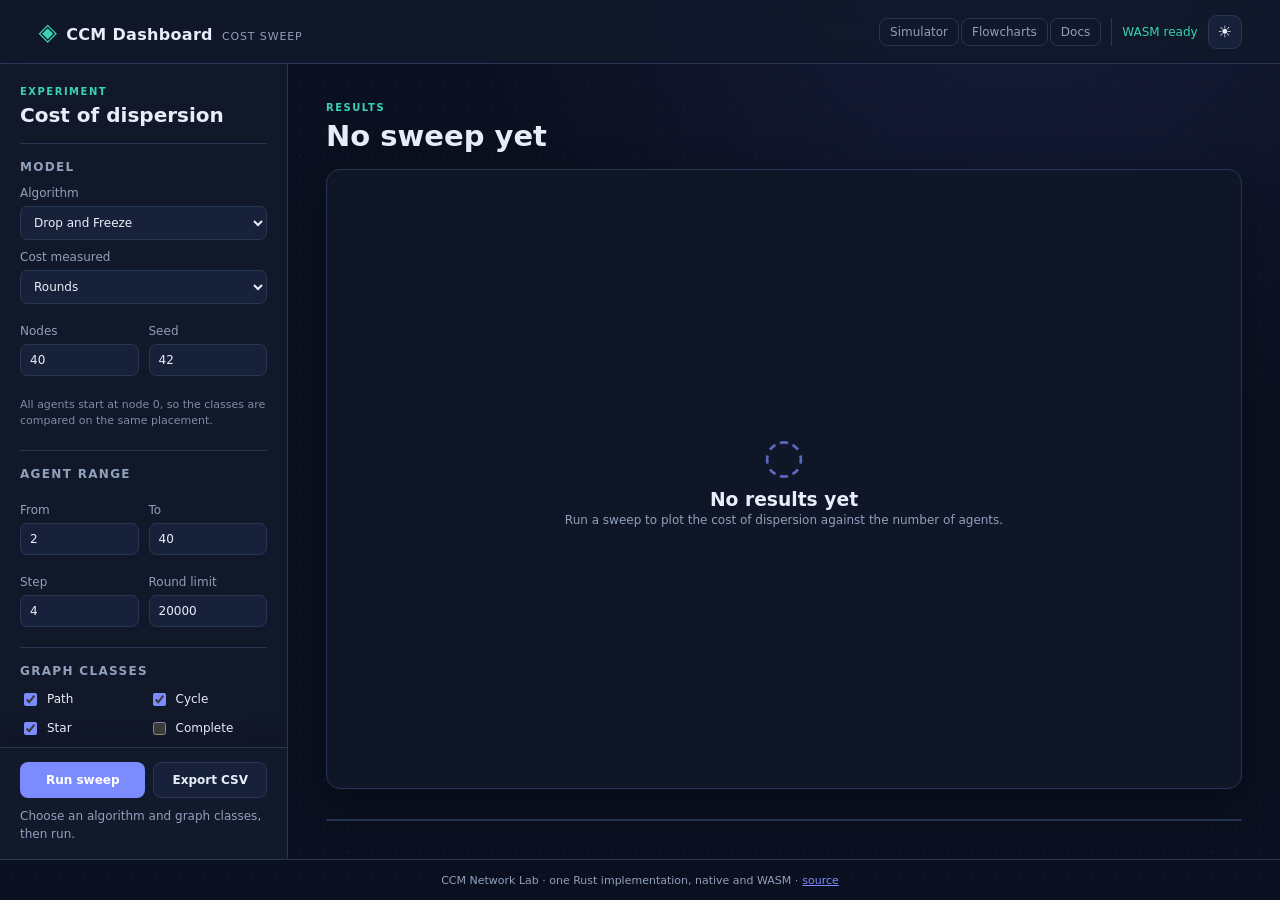
==== dashboard.html @ b6f5134d "Merge feature/rooted-heo-dfs: RootedDisp, CLI, browser support and docs Adds RootedDisp, the rooted " ====
<!doctype html>
<html lang="en" data-theme="dark">
<head>
  <meta charset="utf-8">
  <meta name="viewport" content="width=device-width, initial-scale=1">
  <meta name="description" content="Dispersion cost across agent counts and graph classes, computed client-side in Rust/WASM">
  <title>CCM Dispersion Dashboard</title>
  <link rel="stylesheet" href="./app.css">
</head>
<body>
  <header class="topbar">
    <div class="brand"><span class="brand-mark" aria-hidden="true">◈</span><span>CCM Dashboard</span><small>Cost sweep</small></div>
    <div class="top-actions"><nav class="top-nav" aria-label="Pages"><a class="text-link" href="./index.html">Simulator</a><a class="text-link" href="./docs.html">Flowcharts</a><a class="text-link" href="https://github.com/drdebmath/CCMModel/tree/main/docs" target="_blank" rel="noopener noreferrer">Docs</a></nav><span id="engineState" class="engine-state" role="status">Checking WASM…</span><button id="themeToggle" class="icon-button" type="button" aria-label="Switch theme">☀</button><button id="panelToggle" class="icon-button mobile-only" type="button" aria-label="Open controls">☰</button></div>
  </header>

  <div class="app-shell">
    <aside id="controlPanel" class="controls" aria-label="Sweep controls">
      <div class="panel-heading"><div><p class="eyebrow">EXPERIMENT</p><h1>Cost of dispersion</h1></div><button id="closePanel" class="icon-button mobile-only" type="button" aria-label="Close controls">×</button></div>

      <div class="controls-body">
      <section class="control-section"><h2>Model</h2>
        <label>Algorithm<select id="algorithm"><option value="drop">Drop and Freeze</option><option value="help">Help by Scouts</option><option value="p1tree">P1Tree</option><option value="rooted">RootedDisp</option></select></label>
        <label>Cost measured<select id="metric"><option value="rounds">Rounds</option><option value="moves">Agent moves</option><option value="probes">Port probes</option></select></label>
        <div class="two-col"><label>Nodes<input id="nodes" type="number" min="2" max="2000" value="40" inputmode="numeric"></label><label>Seed<input id="seed" type="number" min="0" max="4294967295" value="42" inputmode="numeric"></label></div>
        <p id="algorithmNote" class="help-note">All agents start at node 0, so the classes are compared on the same placement.</p>
      </section>

      <section class="control-section"><h2>Agent range</h2>
        <div class="two-col"><label>From<input id="agentFrom" type="number" min="1" max="2000" value="2" inputmode="numeric"></label><label>To<input id="agentTo" type="number" min="1" max="2000" value="40" inputmode="numeric"></label></div>
        <div class="two-col"><label>Step<input id="agentStep" type="number" min="1" max="1000" value="4" inputmode="numeric"></label><label>Round limit<input id="roundLimit" type="number" min="1" max="5000000" value="20000" inputmode="numeric"></label></div>
      </section>

      <section class="control-section"><h2>Graph classes</h2>
        <div class="checks">
          <label><input id="famPath" type="checkbox" checked> Path</label>
          <label><input id="famCycle" type="checkbox" checked> Cycle</label>
          <label><input id="famStar" type="checkbox" checked> Star</label>
          <label><input id="famComplete" type="checkbox"> Complete</label>
          <label><input id="famTree" type="checkbox" checked> Balanced tree</label>
          <label><input id="famGrid" type="checkbox"> Grid</label>
          <label><input id="famRandom" type="checkbox"> Random connected</label>
        </div>
        <div class="two-col"><label>Grid columns<input id="gridColumns" type="number" min="1" max="1000" value="6"></label><label>Tree branching<input id="treeBranching" type="number" min="2" max="16" value="2"></label></div>
      </section>

      <p class="help-note">Every point is one simulation with tracing off, run locally in a Web Worker. A wide range over many classes is a lot of simulations. <a href="https://github.com/drdebmath/CCMModel/blob/main/docs/complexity-metrics.md" target="_blank" rel="noopener noreferrer">What these counters mean</a>.</p>
      </div>

      <div class="run-bar">
        <div class="run-actions"><button id="run" class="primary" type="button">Run sweep</button><button id="exportCsv" class="secondary" type="button">Export CSV</button></div>
        <p id="message" class="message" role="status">Choose an algorithm and graph classes, then run.</p>
      </div>
    </aside>

    <main class="workspace">
      <div class="workspace-head">
        <div><p class="eyebrow">RESULTS</p><h2 id="runTitle">No sweep yet</h2></div>
      </div>

      <div id="chartWrap" class="canvas-wrap chart-wrap">
        <canvas id="chartCanvas" aria-label="Dispersion cost against number of agents, one line per graph class" tabindex="0"></canvas>
        <div id="emptyState" class="empty-state"><span class="empty-icon">◌</span><h3>No results yet</h3><p>Run a sweep to plot the cost of dispersion against the number of agents.</p></div>
      </div>

      <div id="chartLegend" class="chart-legend" aria-label="Graph classes"></div>

      <div class="results-scroll">
        <div id="resultsTable" class="results-table"></div>
      </div>
    </main>
  </div>
  <div id="panelScrim" class="panel-scrim" aria-hidden="true"></div>
  <footer>CCM Network Lab · one Rust implementation, native and WASM · <a href="https://github.com/drdebmath/CCMModel">source</a></footer>
  <script type="module">
    const engine = document.getElementById('engineState');
    const message = document.getElementById('message');
    try {
      const response = await fetch('./wasm/web/manifest.json', { cache: 'no-store' });
      if (!response.ok) throw new Error(`manifest returned ${response.status}`);
      const { buildId } = await response.json();
      if (!buildId) throw new Error('manifest has no build id');
      await import(`./dashboard.js?v=${encodeURIComponent(buildId)}`);
    } catch (error) {
      engine.textContent = 'WASM unavailable';
      engine.className = 'engine-state error';
      message.textContent =
        `Could not start the engine (${error.message}). Build the browser package with ` +
        `./scripts/build-wasm.sh, then serve over HTTP with: cargo run -p ccm-serve`;
      message.className = 'message error';
    }
  </script>
</body>
</html>
---- app.css ----
/* CCM Network Lab — application shell, controls, and canvas viewport.
 *
 * Layout contract: the page is a viewport-height flex column
 * (topbar / shell / footer).  The shell is a grid of controls + workspace, and
 * the workspace is a flex column whose canvas is the only element that
 * absorbs leftover space.  Every ancestor of the canvas therefore sets
 * `min-height:0` so the flex/grid automatic minimum size cannot push the
 * canvas past the fold.  The canvas is absolutely positioned inside its wrap
 * so its intrinsic size never feeds back into layout.
 */

/* ---------------------------------------------------------------- tokens - */

:root {
  font-family: Inter, ui-sans-serif, system-ui, -apple-system, BlinkMacSystemFont, "Segoe UI", sans-serif;
  color-scheme: dark;

  --bg: #0b1020;
  --panel: #11192b;
  --panel-2: #17223a;
  --border: #263653;
  --text: #e8eef9;
  --muted: #91a0bb;
  --accent: #7c8cff;
  --accent-2: #39d3b4;
  --warn: #f6b44f;
  --danger: #ff7183;
  --canvas: #0e1628;
  --shadow: 0 16px 45px #0005;

  /* Chrome heights are tokens so the drawer and any offset math stay in sync
   * with the real bars instead of repeating magic numbers. */
  --topbar-h: 64px;
  --footer-h: 41px;

  --sidebar-w: clamp(288px, 21vw, 352px);
  --workspace-pad: clamp(18px, 3vw, 38px);
  --workspace-gap: 15px;

  /* Floor for the canvas.  Capped against the viewport so a short window
   * shrinks the canvas instead of overflowing the page. */
  --canvas-min: min(440px, 46vh);
}

html[data-theme="light"] {
  color-scheme: light;
  --bg: #f4f7fb;
  --panel: #fff;
  --panel-2: #f0f4fa;
  --border: #d8e0ec;
  --text: #182237;
  --muted: #60708a;
  --canvas: #fbfcfe;
  --shadow: 0 16px 45px #31415b1c;
}

/* ------------------------------------------------------------------ base - */

* {
  box-sizing: border-box;
}

body {
  margin: 0;
  background: var(--bg);
  color: var(--text);
  background-image:
    radial-gradient(circle at 80% -10%, #586bda24, transparent 40%),
    radial-gradient(#ffffff08 1px, transparent 1px);
  background-size: auto, 24px 24px;

  /* A definite height, not min-height: the shell below resolves `flex:1`
   * against it, and without it the grid row sizes to the tall controls column
   * and pushes the canvas past the fold.  dvh keeps that height inside the
   * visible area when a mobile URL bar is showing; vh is the fallback.
   * Each column scrolls itself, so the page never does. */
  height: 100vh;
  height: 100dvh;
  overflow: hidden;
  display: flex;
  flex-direction: column;
}

button,
input,
select {
  font: inherit;
}

button {
  cursor: pointer;
}

button:disabled {
  cursor: not-allowed;
  opacity: .42;
}

/* ---------------------------------------------------------------- topbar - */

.topbar {
  flex: 0 0 auto;
  height: var(--topbar-h);
  padding: 0 clamp(16px, 3vw, 42px);
  border-bottom: 1px solid var(--border);
  display: flex;
  align-items: center;
  justify-content: space-between;
  gap: 12px;
  background: color-mix(in srgb, var(--panel) 88%, transparent);
  backdrop-filter: blur(12px);
  position: sticky;
  top: 0;
  z-index: 5;
}

.brand {
  display: flex;
  align-items: baseline;
  gap: 9px;
  font-weight: 700;
  letter-spacing: .02em;
  min-width: 0;
}

.brand > span {
  white-space: nowrap;
  overflow: hidden;
  text-overflow: ellipsis;
}

.brand small {
  color: var(--muted);
  font-size: 11px;
  font-weight: 500;
  letter-spacing: .08em;
  text-transform: uppercase;
  white-space: nowrap;
}

.brand-mark {
  color: var(--accent-2);
  font-size: 24px;
  flex: 0 0 auto;
}

.top-actions {
  display: flex;
  align-items: center;
  gap: 10px;
  flex: 0 0 auto;
}

.top-nav {
  display: flex;
  align-items: center;
  gap: 2px;
  padding-right: 10px;
  border-right: 1px solid var(--border);
}

.engine-state {
  font-size: 12px;
  color: var(--muted);
  white-space: nowrap;
}

.engine-state.ready {
  color: var(--accent-2);
}

.engine-state.error {
  color: var(--danger);
}

.icon-button {
  border: 1px solid var(--border);
  background: var(--panel-2);
  color: var(--text);
  border-radius: 9px;
  width: 34px;
  height: 34px;
  flex: 0 0 auto;
}

/* ----------------------------------------------------------------- shell - */

.app-shell {
  flex: 1 1 auto;
  min-height: 0;
  display: grid;
  grid-template-columns: minmax(0, var(--sidebar-w)) minmax(0, 1fr);
  grid-template-rows: minmax(0, 1fr);
  /* Neither column may push the pair wider than the shell. */
  max-width: 100%;
  overflow: hidden;
}

/* The panel is a column of three: heading, a scrolling body, and a run bar
 * pinned to the bottom so "Run simulation" never scrolls out of reach. */
.controls {
  min-height: 0;
  min-width: 0;
  background: color-mix(in srgb, var(--panel) 95%, transparent);
  border-right: 1px solid var(--border);
  display: flex;
  flex-direction: column;
  overflow: hidden;
}

.controls-body {
  flex: 1 1 auto;
  min-height: 0;
  overflow: auto;
  overscroll-behavior: contain;
  padding: 0 20px 12px;
}

.run-bar {
  flex: 0 0 auto;
  padding: 14px 20px 16px;
  border-top: 1px solid var(--border);
  background: var(--panel);
  box-shadow: 0 -10px 24px #0002;
}

.panel-scrim {
  display: none;
}

.panel-heading {
  flex: 0 0 auto;
  display: flex;
  justify-content: space-between;
  align-items: flex-start;
  gap: 12px;
  padding: 22px 20px 16px;
}

.eyebrow {
  color: var(--accent-2);
  font-size: 10px;
  font-weight: 750;
  letter-spacing: .15em;
  margin: 0 0 6px;
}

.panel-heading h1,
.workspace-head h2 {
  font-size: 20px;
  line-height: 1.2;
  margin: 0;
}

/* --------------------------------------------------------------- controls - */

/* Sidebar tabs: run parameters and the algorithm notes share the panel. */
.panel-tabs {
  flex: 0 0 auto;
  display: grid;
  grid-template-columns: 1fr 1fr;
  gap: 4px;
  margin: 0 20px 12px;
  padding: 3px;
  border: 1px solid var(--border);
  border-radius: 9px;
  background: var(--panel-2);
}

.panel-tab {
  border: 0;
  border-radius: 6px;
  background: transparent;
  color: var(--muted);
  font-size: 12px;
  font-weight: 650;
  padding: 7px 8px;
  cursor: pointer;
}

.panel-tab:hover {
  color: var(--text);
}

.panel-tab[aria-selected="true"] {
  background: var(--accent);
  color: #fff;
}

.tab-pane[hidden] {
  display: none;
}

/* Each pane opens directly under the tabs, so its first rule is redundant. */
.tab-pane > .control-section:first-child {
  border-top: 0;
  padding-top: 4px;
}

/* The setup pane runs slightly smaller than the rest of the page so every
 * section, through saved executions, fits a laptop-height panel. */
#paramsPane .control-section {
  padding: 12px 0 6px;
}

#paramsPane .control-section h2 {
  font-size: 11px;
  margin-bottom: 6px;
}

#paramsPane .control-section label {
  font-size: 11px;
  gap: 4px;
  margin: 7px 0;
}

#paramsPane input[type=number],
#paramsPane select {
  font-size: 12.5px;
  padding: 6px 8px;
}

#paramsPane .two-col {
  row-gap: 0;
}

#paramsPane .secondary {
  padding: 8px 10px;
  font-size: 11.5px;
}

#paramsPane .help-note {
  font-size: 11px;
}

.control-section {
  border-top: 1px solid var(--border);
  padding: 16px 0 10px;
  min-width: 0;
}

.control-section h2 {
  display: flex;
  align-items: center;
  font-size: 12px;
  text-transform: uppercase;
  letter-spacing: .11em;
  color: var(--muted);
  margin: 0 0 12px;
}

/* Numbered steps: the sections read top to bottom in the order a run is set up. */
.step {
  display: inline-grid;
  place-items: center;
  width: 18px;
  height: 18px;
  margin-right: 8px;
  border-radius: 50%;
  border: 1px solid var(--accent);
  color: var(--accent);
  font-size: 10px;
  letter-spacing: 0;
}

.control-section label {
  position: relative;
  display: flex;
  flex-direction: column;
  min-width: 0;
  gap: 6px;
  font-size: 12px;
  color: var(--muted);
  margin: 10px 0;
}

/* The live slider value sits on the label's own line.  Taking it out of flow
 * beats the negative-margin pull it replaces: the range input below keeps its
 * natural position at every width. */
.control-section label > output {
  position: absolute;
  top: 0;
  right: 0;
  color: var(--text);
  font-size: 11px;
}

/* auto-fit collapses these to one column when the panel is narrow, so no
 * breakpoint has to know how many fields a row holds. */
.two-col {
  display: grid;
  grid-template-columns: repeat(auto-fit, minmax(118px, 1fr));
  gap: 10px;
}

.two-col label {
  min-width: 0;
}

input[type=number],
select {
  width: 100%;
  border: 1px solid var(--border);
  border-radius: 7px;
  background: var(--panel-2);
  color: var(--text);
  padding: 8px 9px;
  outline: none;
}

input:focus,
select:focus,
button:focus-visible {
  border-color: var(--accent);
  box-shadow: 0 0 0 3px #7c8cff30;
  outline: none;
}

input[type=range] {
  accent-color: var(--accent);
  width: 100%;
  /* The UA stylesheet puts a 2px margin on inputs. Combined with width:100%
     that is wider than the container, which gave the control panel a permanent
     horizontal scrollbar. */
  margin: 0;
  min-width: 0;
}

.checks {
  display: grid;
  grid-template-columns: repeat(auto-fit, minmax(112px, 1fr));
  gap: 10px;
}

.checks label {
  display: flex;
  flex-direction: row;
  align-items: center;
  gap: 7px;
  margin: 0;
  color: var(--text);
  font-size: 12px;
}

.checks input {
  accent-color: var(--accent);
  flex: 0 0 auto;
}

.file-actions {
  display: grid;
  grid-template-columns: repeat(auto-fit, minmax(120px, 1fr));
  gap: 8px;
  margin-bottom: 12px;
}

/* Run takes the width; the second button only needs to be findable. */
.run-actions {
  display: grid;
  grid-template-columns: minmax(0, 1fr) auto;
  gap: 8px;
}

.run-actions .secondary {
  padding-inline: 18px;
}

.primary,
.secondary {
  border: 1px solid transparent;
  border-radius: 8px;
  padding: 10px 12px;
  font-size: 12px;
  font-weight: 700;
}

.primary {
  background: var(--accent);
  color: #fff;
}

.primary:hover {
  filter: brightness(1.1);
}

.secondary {
  background: var(--panel-2);
  color: var(--text);
  border-color: var(--border);
}

.secondary:hover {
  border-color: var(--accent);
}

.file-button {
  text-align: center;
  cursor: pointer;
}

.file-button input {
  display: none;
}

.message {
  min-height: 2.9em;
  margin: 10px 0 0;
  color: var(--muted);
  font-size: 12px;
  line-height: 1.45;
}

.message.error {
  color: var(--danger);
}

.message.busy {
  color: var(--warn);
}
/* ------------------------------------------------------------ dashboard --- */

.text-link {
  color: var(--muted);
  text-decoration: none;
  font-size: 12px;
  padding: 6px 10px;
  border-radius: 8px;
  border: 1px solid var(--border);
  white-space: nowrap;
}

.text-link:hover {
  color: var(--text);
  border-color: var(--accent);
}

/* The chart needs less height than the network view; the table below it gets
   the remainder. */
.chart-wrap {
  flex: 1 1 auto;
  min-height: min(340px, 42vh);
}

.chart-legend {
  flex: 0 0 auto;
  display: flex;
  flex-wrap: wrap;
  gap: 8px 18px;
  font-size: 11px;
  color: var(--muted);
}

.chart-legend span {
  display: inline-flex;
  align-items: center;
  gap: 7px;
}

.swatch {
  display: inline-block;
  width: 10px;
  height: 10px;
  border-radius: 3px;
  flex: 0 0 auto;
}

/* The table is the relief for the light-mode contrast warning on three series
   slots, and the form numbers are actually read from. It scrolls in its own
   box so a wide sweep never widens the page. */
.results-scroll {
  flex: 0 1 auto;
  min-height: 0;
  overflow: auto;
  border: 1px solid var(--border);
  border-radius: 12px;
  background: var(--panel);
}

.results-table table {
  border-collapse: collapse;
  width: 100%;
  font-size: 11.5px;
}

.results-table th,
.results-table td {
  padding: 7px 12px;
  text-align: right;
  white-space: nowrap;
  border-bottom: 1px solid var(--border);
}

.results-table thead th {
  position: sticky;
  top: 0;
  background: var(--panel-2);
  color: var(--muted);
  font-weight: 600;
  text-align: right;
}

/* The first column holds names, not numbers, in both the head and the body. */
.results-table thead th:first-child {
  text-align: left;
}

.results-table tbody th {
  text-align: left;
  font-weight: 600;
  color: var(--text);
  display: flex;
  align-items: center;
  gap: 8px;
}

.results-table td {
  color: var(--text);
  font-variant-numeric: tabular-nums;
}

/* A run that hit its round limit did not disperse; its number is a floor, not
   a cost, and the chart draws the same point hollow. */
.results-table td.capped {
  color: var(--warn);
}

.results-table td.capped::after {
  content: "*";
}

.results-table tbody tr:last-child th,
.results-table tbody tr:last-child td {
  border-bottom: 0;
}

/* The simulator's comparison table: short, under the legend, so the canvas
   keeps most of the height. The loaded row is marked. */
.compare-panel {
  max-height: 28vh;
}

.results-table tr.selected th,
.results-table tr.selected td {
  background: var(--panel-2);
}

.results-table .row-play {
  border: 1px solid var(--border);
  background: var(--panel-2);
  color: var(--text);
  border-radius: 6px;
  padding: 3px 10px;
  font-size: 11px;
  cursor: pointer;
}

@media (max-width: 900px) {
  .chart-wrap {
    min-height: min(300px, 46vh);
  }
}
/* ---------------------------------------------------------- docs page --- */

.docs-shell {
  flex: 1 1 auto;
  min-height: 0;
  display: flex;
  flex-direction: column;
  gap: 12px;
  padding: clamp(14px, 2.2vw, 26px);
}

.docs-bar {
  display: flex;
  flex-wrap: wrap;
  align-items: center;
  justify-content: space-between;
  gap: 12px;
}

.chart-tabs {
  display: flex;
  flex-wrap: wrap;
  gap: 8px;
}

.chart-tab {
  border: 1px solid var(--border);
  background: var(--panel-2);
  color: var(--muted);
  border-radius: 999px;
  padding: 8px 16px;
  font-size: 12px;
  font-weight: 650;
}

.chart-tab:hover {
  color: var(--text);
  border-color: var(--accent);
}

.chart-tab.active {
  background: var(--accent);
  border-color: var(--accent);
  color: #fff;
}

.zoom-controls {
  display: flex;
  align-items: center;
  gap: 8px;
}

.zoom-level {
  font-size: 11px;
  color: var(--muted);
  min-width: 44px;
  text-align: center;
  font-variant-numeric: tabular-nums;
}

.docs-hint {
  margin: 0;
  font-size: 11.5px;
  color: var(--muted);
}

.docs-main {
  flex: 1 1 auto;
  min-height: 0;
  display: grid;
  grid-template-columns: minmax(0, 1fr) minmax(0, 0fr);
  /* Bounds the row: without it the code pane's content sets the row height and
     the chart, which is sized to the row, grows with it. */
  grid-template-rows: minmax(0, 1fr);
  gap: 0;
  transition: grid-template-columns .18s ease;
}

/* The code pane takes its share only once something is being read. */
.docs-main:has(.code-pane.open) {
  grid-template-columns: minmax(0, 1fr) minmax(0, 460px);
  gap: 14px;
}

.charts {
  position: relative;
  min-width: 0;
  min-height: min(620px, 68vh);
  border: 1px solid var(--border);
  border-radius: 14px;
  background: var(--canvas);
  box-shadow: var(--shadow);
  overflow: hidden;
  cursor: grab;
}

.charts:active {
  cursor: grabbing;
}

.chart-panel {
  position: absolute;
  inset: 0;
  display: flex;
  flex-direction: column;
}

.chart-blurb {
  margin: 0;
  padding: 14px 18px;
  font-size: 11.5px;
  line-height: 1.55;
  color: var(--muted);
  border-bottom: 1px solid var(--border);
  background: color-mix(in srgb, var(--panel) 70%, transparent);
  position: relative;
  z-index: 1;
}

.chart-frame {
  flex: 1 1 auto;
  min-height: 0;
  overflow: hidden;
}

/* The stage fills the frame and the SVG's viewBox does the fitting, so a scale
   of 1 already shows the whole chart as large as it will go. Zoom is then
   purely the reader's, not a correction for a badly sized diagram. */
.chart-stage {
  width: 100%;
  height: 100%;
  transform-origin: center center;
  will-change: transform;
}

.chart {
  width: 100%;
  height: 100%;
  display: block;
}

/* --- diagram marks. Written against the theme tokens so the charts follow
   the light/dark toggle instead of baking one theme in. --- */

.chart .edge {
  fill: none;
  stroke: var(--border);
  stroke-width: 1.6;
}

.chart .edge.aside {
  stroke-dasharray: 4 4;
  opacity: .75;
}

.chart marker path {
  fill: var(--border);
}

.chart .edge-label {
  fill: var(--muted);
  font-size: 11px;
  font-family: Inter, ui-sans-serif, system-ui, sans-serif;
  text-anchor: middle;
  dominant-baseline: middle;
  paint-order: stroke;
  stroke: var(--canvas);
  stroke-width: 4px;
  stroke-linejoin: round;
}

.chart .node text {
  fill: var(--text);
  font-size: 12.5px;
  font-family: ui-monospace, SFMono-Regular, Menlo, monospace;
  text-anchor: middle;
  dominant-baseline: middle;
  pointer-events: none;
}

.chart .node rect,
.chart .node polygon {
  fill: var(--panel-2);
  stroke: var(--border);
  stroke-width: 1.4;
}

.chart .entry rect {
  fill: color-mix(in srgb, var(--accent) 22%, var(--panel-2));
  stroke: var(--accent);
}

.chart .terminal rect {
  fill: color-mix(in srgb, var(--accent-2) 18%, var(--panel-2));
  stroke: var(--accent-2);
}

.chart .aside rect {
  fill: transparent;
  stroke-dasharray: 5 4;
}

.chart .aside text {
  fill: var(--muted);
  font-size: 11.5px;
}

/* A box that carries code invites a click. */
.chart .has-code {
  cursor: pointer;
}

.chart .has-code:hover rect,
.chart .has-code:hover polygon,
.chart .has-code:focus-visible rect,
.chart .has-code:focus-visible polygon {
  stroke: var(--accent);
  stroke-width: 2.2;
}

.chart .has-code:focus-visible {
  outline: none;
}

.chart .selected rect,
.chart .selected polygon {
  stroke: var(--accent);
  stroke-width: 2.6;
  fill: color-mix(in srgb, var(--accent) 16%, var(--panel-2));
}

/* --- the code pane --- */

.code-pane {
  min-width: 0;
  min-height: 0;
  overflow: hidden;
  display: none;
  flex-direction: column;
  border: 1px solid var(--border);
  border-radius: 14px;
  background: var(--panel);
  box-shadow: var(--shadow);
}

.code-pane.open {
  display: flex;
}

.code-head {
  display: flex;
  align-items: flex-start;
  justify-content: space-between;
  gap: 12px;
  padding: 14px 16px 6px;
}

.code-head h2 {
  margin: 0;
  font-size: 15px;
  font-family: ui-monospace, SFMono-Regular, Menlo, monospace;
}

.code-source {
  margin: 0;
  padding: 0 16px 10px;
  font-size: 10.5px;
  color: var(--muted);
  font-family: ui-monospace, SFMono-Regular, Menlo, monospace;
  border-bottom: 1px solid var(--border);
}

.code-body {
  flex: 1 1 auto;
  min-height: 0;
  margin: 0;
  padding: 14px 16px;
  overflow: auto;
  font-family: ui-monospace, SFMono-Regular, Menlo, monospace;
  font-size: 11.5px;
  line-height: 1.55;
  color: var(--text);
  tab-size: 4;
  white-space: pre;
}

@media (max-width: 900px) {
  /* One column, so the two panes stack and the page scrolls instead of each
     pane scrolling inside a fixed shell. */
  body:has(.docs-shell) {
    height: auto;
    min-height: 100vh;
    min-height: 100dvh;
    overflow: visible;
  }

  .docs-main,
  .docs-main:has(.code-pane.open) {
    grid-template-columns: minmax(0, 1fr);
    grid-template-rows: auto auto;
    gap: 14px;
  }

  .charts {
    min-height: min(460px, 56vh);
  }

  .code-pane {
    max-height: 70vh;
  }
}

/* ----------------------------------------------------------- glossary --- */

.glossary summary {
  cursor: pointer;
  padding: 7px 0;
  font-size: 12px;
  font-weight: 650;
  color: var(--text);
  list-style: none;
  display: flex;
  align-items: center;
  gap: 7px;
}

/* Replace the default marker with one that rotates, so the control reads the
   same in every browser. */
.glossary summary::-webkit-details-marker {
  display: none;
}

.glossary summary::before {
  content: "\25b8";
  color: var(--accent-2);
  transition: transform .15s ease;
  flex: 0 0 auto;
}

.glossary details[open] > summary::before {
  transform: rotate(90deg);
}

.glossary details {
  border-bottom: 1px solid var(--border);
}

.glossary details:last-of-type {
  border-bottom: 0;
}

.glossary details > div {
  padding: 0 0 12px 16px;
}

.glossary p {
  margin: 0 0 8px;
  font-size: 11.5px;
  line-height: 1.55;
  color: var(--muted);
}

.glossary p:last-child {
  margin-bottom: 0;
}

.glossary b {
  color: var(--text);
  font-weight: 650;
}

.glossary code {
  font-family: ui-monospace, SFMono-Regular, Menlo, monospace;
  font-size: 10.5px;
  padding: 1px 4px;
  border-radius: 4px;
  background: var(--panel-2);
  border: 1px solid var(--border);
  color: var(--text);
  white-space: nowrap;
}

.glossary-intro {
  margin-bottom: 10px;
}

.glossary-note {
  font-size: 10.5px;
  opacity: .82;
}

/* Links out to the documentation. They sit inside muted note text, so they
   carry the accent to stay findable without shouting. */
.glossary a,
.help-note a {
  color: var(--accent);
  text-decoration: none;
  border-bottom: 1px solid transparent;
}

.glossary a:hover,
.help-note a:hover {
  border-bottom-color: currentColor;
}

@media (prefers-reduced-motion: reduce) {
  .glossary summary::before {
    transition: none;
  }
}

.help-note {
  font-size: 11px;
  line-height: 1.45;
  color: var(--muted);
  opacity: .85;
}

/* ------------------------------------------------------------- workspace - */

.workspace {
  min-width: 0;
  min-height: 0;
  overflow: auto;
  display: flex;
  flex-direction: column;
  padding: var(--workspace-pad);
  gap: var(--workspace-gap);
}

.workspace-head {
  flex: 0 0 auto;
  display: flex;
  flex-wrap: wrap;
  align-items: flex-end;
  justify-content: space-between;
  gap: 12px 20px;
}

.workspace-head h2 {
  font-size: clamp(20px, 3vw, 29px);
}

.metrics {
  display: flex;
  flex-wrap: wrap;
  gap: clamp(12px, 3vw, 28px);
}

.metrics span {
  display: flex;
  flex-direction: column;
  align-items: flex-end;
}

.metrics b {
  font-size: 17px;
  color: var(--accent-2);
}

.metrics small {
  color: var(--muted);
  font-size: 10px;
  text-transform: uppercase;
  letter-spacing: .08em;
}

/* -------------------------------------------------- canvas viewport ----- */

/* The only element that grows.  `min-height:0` is deliberately absent here:
 * --canvas-min is the floor, and it is viewport-relative so it can never
 * demand more room than the workspace has. */
.canvas-wrap {
  position: relative;
  flex: 1 1 auto;
  min-height: var(--canvas-min);
  border: 1px solid var(--border);
  border-radius: 14px;
  background: var(--canvas);
  box-shadow: var(--shadow);
  overflow: hidden;
}

/* Absolute so the canvas bitmap never contributes intrinsic height back to
 * the flex column.  Rust sizes the backing store from the wrap's client rect. */
.canvas-wrap canvas {
  position: absolute;
  inset: 0;
  display: block;
  width: 100%;
  height: 100%;
}

.empty-state {
  position: absolute;
  inset: 0;
  display: grid;
  place-content: center;
  text-align: center;
  color: var(--muted);
  pointer-events: none;
  padding: 16px;
}

.empty-state h3 {
  color: var(--text);
  margin: 10px 0 3px;
}

.empty-state p {
  font-size: 12px;
  margin: 0;
}

.empty-icon {
  font-size: 48px;
  line-height: 1;
  color: var(--accent);
  opacity: .7;
}

.tooltip {
  position: absolute;
  z-index: 2;
  max-width: 230px;
  padding: 10px 12px;
  border: 1px solid var(--border);
  border-radius: 8px;
  background: var(--panel);
  box-shadow: var(--shadow);
  font-size: 11px;
  line-height: 1.55;
  pointer-events: none;
}

/* -------------------------------------------------- playback and legend - */

/* Flex rather than a fixed grid: the frame counter drops to its own line
 * before the transport buttons or the scrubber are squeezed. */
.playback {
  flex: 0 0 auto;
  display: flex;
  flex-wrap: wrap;
  align-items: center;
  gap: 8px;
}

.playback button {
  border: 1px solid var(--border);
  background: var(--panel-2);
  color: var(--text);
  border-radius: 7px;
  height: 34px;
  width: 38px;
  font-size: 20px;
  flex: 0 0 auto;
  display: grid;
  place-items: center;
  padding: 0;
}

.playback #play {
  width: 42px;
}

.playback > input {
  accent-color: var(--accent);
  flex: 1 1 140px;
  min-width: 0;
}

.playback > span {
  font-size: 11px;
  color: var(--muted);
  white-space: nowrap;
}

/* Speed lives with the transport it controls rather than in the setup panel. */
.speed {
  flex: 0 1 230px;
  display: flex;
  align-items: center;
  gap: 8px;
  margin-left: auto;
  padding-left: 12px;
  border-left: 1px solid var(--border);
  font-size: 11px;
  color: var(--muted);
  white-space: nowrap;
}

.speed output {
  color: var(--text);
  min-width: 46px;
}

.speed input {
  flex: 1 1 80px;
  min-width: 60px;
}

/* Legend on the left, view toggles on the right: both describe the canvas. */
.view-bar {
  flex: 0 0 auto;
  display: flex;
  flex-wrap: wrap;
  align-items: center;
  justify-content: space-between;
  gap: 10px 24px;
  padding-top: 10px;
  border-top: 1px solid var(--border);
}

.view-filters {
  display: flex;
  flex-wrap: wrap;
  align-items: center;
  gap: 6px 14px;
  font-size: 12px;
}

.view-filters-title {
  color: var(--muted);
  font-size: 10px;
  font-weight: 700;
  letter-spacing: .1em;
  text-transform: uppercase;
}

.view-filters label {
  display: flex;
  align-items: center;
  gap: 6px;
  color: var(--text);
  cursor: pointer;
  white-space: nowrap;
}

.view-filters input {
  accent-color: var(--accent);
  margin: 0;
}

/* One line naming the step and phase of the frame on screen. Kept to its own
 * row, and reserved even when empty, so the canvas does not jump. */
.phase-label {
  flex: 0 0 auto;
  margin: 0;
  min-height: 1.4em;
  font-size: 12px;
  color: var(--text);
  font-variant-numeric: tabular-nums;
}

.legend {
  flex: 0 0 auto;
  display: flex;
  align-items: center;
  gap: 16px;
  color: var(--muted);
  font-size: 11px;
  flex-wrap: wrap;
}

.dot {
  display: inline-block;
  width: 9px;
  height: 9px;
  border-radius: 50%;
  margin-right: 5px;
}

.dot.settled {
  background: var(--accent-2);
}

.dot.waiting {
  background: var(--warn);
}

.dot.unsettled {
  background: var(--danger);
}

.legend-tip {
  font-style: italic;
  opacity: .85;
}

/* ---------------------------------------------------------------- footer - */

footer {
  flex: 0 0 auto;
  height: var(--footer-h);
  border-top: 1px solid var(--border);
  display: flex;
  align-items: center;
  justify-content: center;
  gap: 4px;
  color: var(--muted);
  font-size: 11px;
  padding: 0 12px;
  text-align: center;
}

footer a {
  color: var(--accent);
}

/* ------------------------------------------------------------- utilities - */

.hidden {
  display: none !important;
}

.mobile-only {
  display: none;
}

/* ========================================================= floating lab = */

/* Main page on a desktop-sized screen: the dotted backdrop runs edge to edge
 * and every piece of chrome floats on it as a card.  The canvas wrap is the
 * box between those cards, not the whole screen, so the graph layout - which
 * Rust fits to the wrap - never puts a node underneath one.  These queries
 * are the exact complement of drawer mode below, which takes over unchanged. */
@media (min-width: 1025px), (min-width: 901px) and (min-height: 561px) {
  body.lab {
    --float-gap: 12px;
    --bar-h: 46px;
    --float-bg: color-mix(in srgb, var(--panel) 90%, transparent);
    display: block;
  }

  .lab .float-card,
  .lab .topbar,
  .lab .controls,
  .lab .workspace-head,
  .lab .playback,
  .lab .legend,
  .lab .view-filters,
  .lab .phase-label,
  .lab .compare-panel {
    background: var(--float-bg);
    border: 1px solid var(--border);
    border-radius: 12px;
    box-shadow: var(--shadow);
    backdrop-filter: blur(10px);
  }

  /* RootedDisp's step notes and the comparison table float like the bars
   * around them; the note shows only once there is a frame to describe. */
  .lab .phase-label {
    align-self: flex-start;
    max-width: 100%;
    padding: 6px 12px;
    min-height: 0;
  }

  .lab .phase-label:empty {
    display: none;
  }

  /* Toolbar: a pill in the top-left corner rather than a full-width bar. */
  .lab .topbar {
    position: fixed;
    top: var(--float-gap);
    left: var(--float-gap);
    height: var(--bar-h);
    padding: 0 8px 0 14px;
    gap: 14px;
    justify-content: flex-start;
    border-bottom: 1px solid var(--border);
  }

  .lab .brand {
    align-items: center;
    font-size: 14px;
    gap: 8px;
  }

  .lab .brand-mark {
    font-size: 18px;
  }

  .lab .brand small {
    display: none;
  }

  .lab .top-actions {
    gap: 8px;
  }

  .lab .top-nav {
    border-right: 0;
    padding-right: 0;
    border-left: 1px solid var(--border);
    padding-left: 10px;
  }

  .lab .top-nav .text-link {
    font-size: 12px;
  }

  .lab .icon-button {
    width: 30px;
    height: 30px;
    border-radius: 8px;
  }

  .lab footer {
    display: none;
  }

  .lab .app-shell {
    display: block;
  }

  /* Settings: a card under the toolbar, as tall as its content and never
   * taller than the screen; the body inside it scrolls. */
  .lab .controls {
    position: fixed;
    z-index: 4;
    top: calc(var(--float-gap) * 2 + var(--bar-h) - 2px);
    left: var(--float-gap);
    width: var(--sidebar-w);
    max-height: calc(100vh - var(--bar-h) - var(--float-gap) * 3);
    max-height: calc(100dvh - var(--bar-h) - var(--float-gap) * 3);
    overflow: hidden;
  }

  .lab .panel-heading {
    padding: 14px 16px 10px;
  }

  .lab .panel-heading .eyebrow {
    display: none;
  }

  .lab .panel-heading h1 {
    font-size: 14px;
  }

  .lab .panel-tabs {
    margin: 0 16px 8px;
  }

  .lab .controls-body {
    padding: 0 16px 8px;
  }

  .lab .run-bar {
    padding: 12px 16px;
    background: transparent;
    box-shadow: none;
  }

  .lab .message {
    min-height: 0;
    margin-top: 8px;
  }

  /* Everything right of the settings card: stats on top, the canvas, then the
   * transport and the legend along the bottom. */
  .lab .workspace {
    position: fixed;
    top: var(--float-gap);
    right: var(--float-gap);
    bottom: var(--float-gap);
    left: calc(var(--sidebar-w) + var(--float-gap) * 2);
    padding: 0;
    gap: 10px;
    display: flex;
    flex-direction: column;
  }

  /* Stats: a pill in the top-right corner, level with the toolbar.  It keeps
   * to the right so the toolbar can extend over the canvas column. */
  .lab .workspace-head {
    flex: 0 0 var(--bar-h);
    align-self: flex-end;
    max-width: calc(100% - 250px);
    min-width: 0;
    display: flex;
    align-items: center;
    gap: 18px;
    padding: 0 16px;
  }

  .lab .workspace-head > div:first-child {
    min-width: 0;
  }

  .lab .workspace-head .eyebrow {
    display: none;
  }

  .lab .workspace-head h2 {
    font-size: 13px;
    font-weight: 650;
    white-space: nowrap;
    overflow: hidden;
    text-overflow: ellipsis;
  }

  .lab .metrics {
    flex: 0 0 auto;
    flex-wrap: nowrap;
    gap: 16px;
    padding-left: 16px;
    border-left: 1px solid var(--border);
  }

  .lab .metrics span {
    flex-direction: row;
    align-items: baseline;
    gap: 5px;
  }

  .lab .metrics b {
    font-size: 14px;
  }

  .lab .metrics small {
    order: -1;
    font-size: 10px;
  }

  /* The canvas sits straight on the backdrop: no frame, no fill. */
  .lab .canvas-wrap {
    min-height: 0;
    border: 0;
    border-radius: 0;
    background: transparent;
    box-shadow: none;
    overflow: visible;
  }

  .lab .playback {
    flex-wrap: nowrap;
    padding: 6px 12px 6px 6px;
    gap: 8px;
  }

  .lab .playback button {
    height: 32px;
    width: 34px;
    font-size: 18px;
    border-color: transparent;
    background: transparent;
  }

  .lab .playback #play {
    width: 64px;
    background: var(--accent);
    color: #fff;
    font-size: 14px;
  }

  .lab .playback #play:disabled {
    background: var(--panel-2);
    color: var(--muted);
  }

  .lab .speed {
    flex: 0 0 210px;
  }

  .lab .view-bar {
    border-top: 0;
    padding: 0;
    flex-wrap: nowrap;
    gap: 10px;
  }

  .lab .legend,
  .lab .view-filters {
    padding: 8px 14px;
    flex-wrap: nowrap;
    min-width: 0;
  }

  /* The hint text is the part that gives way, so the filters never get
   * pushed off screen by a long message. */
  .lab .legend {
    flex: 0 1 auto;
  }

  .lab .legend > span:not(.legend-tip) {
    flex: 0 0 auto;
    white-space: nowrap;
  }

  .lab .legend-tip {
    min-width: 0;
    white-space: nowrap;
    overflow: hidden;
    text-overflow: ellipsis;
  }

  .lab .view-filters {
    flex: 0 0 auto;
  }

  .lab .view-filters {
    gap: 12px;
    overflow-x: auto;
  }
}

/* Laptop widths: the run title gives way before the counters do. */
@media (min-width: 1025px) and (max-width: 1280px),
  (min-width: 901px) and (max-width: 1024px) and (min-height: 561px) {
  .lab .workspace-head > div:first-child,
  .lab .legend-tip {
    display: none;
  }

  .lab .metrics {
    border-left: 0;
    padding-left: 0;
  }

  .lab .view-bar {
    flex-wrap: wrap;
  }
}

/* ============================================================ breakpoints = */

/* Compact desktop: reclaim workspace width before the sidebar has to go. */
@media (max-width: 1180px) {
  :root {
    --sidebar-w: 272px;
    --workspace-gap: 12px;
  }

  .metrics {
    gap: 16px;
  }

  .metrics b {
    font-size: 15px;
  }
}

/* Drawer mode.  Two triggers: narrow viewports, and short-and-not-wide ones
 * (landscape phones), where a permanent 272px sidebar would leave nothing.
 * 900px keeps 768px tablet portrait out of the old cramped two-column zone. */
@media (max-width: 900px), (max-width: 1024px) and (max-height: 560px) {
  :root {
    --topbar-h: 58px;
    --canvas-min: min(300px, 40vh);
  }

  .mobile-only {
    display: block;
  }

  .brand small {
    display: none;
  }

  .engine-state {
    display: none;
  }

  .app-shell {
    display: block;
  }

  .controls {
    position: fixed;
    z-index: 10;
    left: 0;
    top: var(--topbar-h);
    bottom: 0;
    width: min(330px, 92vw);
    border-right: 1px solid var(--border);
    background: var(--panel);
    transform: translateX(-102%);
    transition: transform .2s ease;
    box-shadow: var(--shadow);
  }

  .controls.open {
    transform: translateX(0);
  }

  /* Dismiss target for the drawer; only exists while the drawer is open. */
  .panel-scrim.open {
    display: block;
    position: fixed;
    inset: var(--topbar-h) 0 0 0;
    z-index: 9;
    background: #05080f80;
    backdrop-filter: blur(2px);
  }

  /* The workspace is no longer a grid child, so it needs the viewport height
   * relationship restated to keep the canvas inside the fold. */
  /* The shell is no longer a grid here, so the workspace has to restate its
     own height. Definite, not a minimum: the canvas is the flex child that
     absorbs whatever the surrounding controls leave, and against a minimum it
     could only grow, which pushed the footer off screen. */
  .workspace {
    height: calc(100vh - var(--topbar-h) - var(--footer-h));
    height: calc(100dvh - var(--topbar-h) - var(--footer-h));
    min-height: 0;
    overflow: auto;
    padding: 18px 14px;
  }

  .workspace-head {
    align-items: flex-start;
    flex-direction: column;
  }

  .metrics {
    width: 100%;
    justify-content: space-between;
  }

  .metrics span {
    align-items: flex-start;
  }

  .top-nav {
    padding-right: 4px;
  }

  .view-bar {
    flex-direction: column;
    align-items: flex-start;
  }
}

/* Phone: single-column controls and a full-width scrubber row.  The page
 * links need the topbar width more than the wordmark does, so only the mark
 * stays. */
@media (max-width: 560px) {
  .brand > span:not(.brand-mark) {
    display: none;
  }

  .top-nav {
    padding-right: 0;
    border-right: 0;
  }

  .top-nav .text-link {
    padding: 6px 7px;
  }

  :root {
    --canvas-min: min(240px, 34vh);
  }

  .workspace {
    padding: 14px 12px;
  }

  .two-col,
  .checks,
  .file-actions {
    grid-template-columns: 1fr;
  }

  .metrics {
    gap: 12px;
  }

  .metrics b {
    font-size: 14px;
  }

  .playback > input {
    flex: 1 1 100%;
    order: 1;
  }

  .playback > span {
    order: 2;
  }

  .speed {
    order: 3;
    flex: 1 1 100%;
    margin-left: 0;
    padding-left: 0;
    border-left: 0;
  }
}

/* Short viewports (landscape phones, split-screen): shed chrome so the
 * canvas keeps a usable share of the height. */
@media (max-height: 620px) {
  :root {
    --workspace-gap: 10px;
    --canvas-min: 180px;
  }

  .workspace {
    padding: 12px;
  }

  .workspace-head h2 {
    font-size: 18px;
  }

  .help-note {
    display: none;
  }

  .legend {
    gap: 12px;
  }
}

/* Landscape phones (~390px tall).  At this height the legend and the section
 * eyebrow cost more than they inform, and the canvas needs every pixel. */
@media (max-height: 480px) {
  :root {
    --workspace-gap: 8px;
    --canvas-min: 132px;
  }

  .workspace .eyebrow {
    display: none;
  }

  .workspace-head {
    gap: 8px 16px;
  }

  .legend {
    display: none;
  }
}

/* --------------------------------------------------- input and motion --- */

/* Touch pointers get 44px targets without inflating the mouse layout. */
@media (pointer: coarse) {
  .icon-button {
    width: 44px;
    height: 44px;
  }

  .playback button {
    height: 44px;
    width: 46px;
  }

  .playback #play {
    width: 52px;
  }
}

@media (prefers-reduced-motion: reduce) {
  .controls {
    transition: none;
  }

  .panel-scrim.open {
    backdrop-filter: none;
  }
}
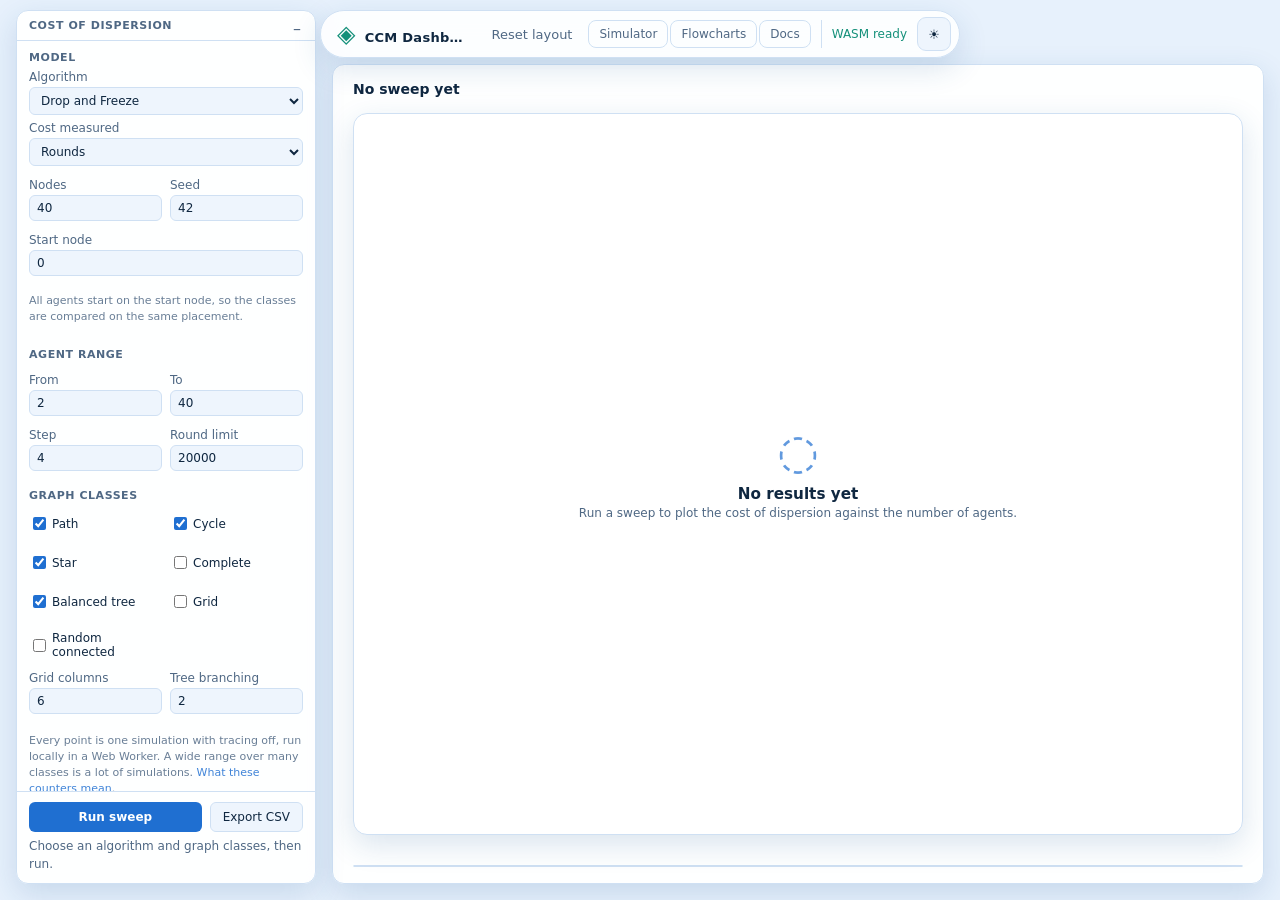
==== commit 367eb2c5: "Floating light-blue simulator with GeneralDisp territories, flowchart and docs Replace the classic s" ====
--- a/dashboard.html
+++ b/dashboard.html
@@ -1,5 +1,5 @@
 <!doctype html>
-<html lang="en" data-theme="dark">
+<html lang="en" data-theme="light">
 <head>
   <meta charset="utf-8">
   <meta name="viewport" content="width=device-width, initial-scale=1">
@@ -7,22 +7,23 @@
   <title>CCM Dispersion Dashboard</title>
   <link rel="stylesheet" href="./app.css">
 </head>
-<body>
+<body class="floating">
   <header class="topbar">
     <div class="brand"><span class="brand-mark" aria-hidden="true">◈</span><span>CCM Dashboard</span><small>Cost sweep</small></div>
     <div class="top-actions"><nav class="top-nav" aria-label="Pages"><a class="text-link" href="./index.html">Simulator</a><a class="text-link" href="./docs.html">Flowcharts</a><a class="text-link" href="https://github.com/drdebmath/CCMModel/tree/main/docs" target="_blank" rel="noopener noreferrer">Docs</a></nav><span id="engineState" class="engine-state" role="status">Checking WASM…</span><button id="themeToggle" class="icon-button" type="button" aria-label="Switch theme">☀</button><button id="panelToggle" class="icon-button mobile-only" type="button" aria-label="Open controls">☰</button></div>
   </header>
 
   <div class="app-shell">
-    <aside id="controlPanel" class="controls" aria-label="Sweep controls">
+    <aside id="controlPanel" class="controls" aria-label="Sweep controls" data-window="controls" data-handle=".panel-heading">
       <div class="panel-heading"><div><p class="eyebrow">EXPERIMENT</p><h1>Cost of dispersion</h1></div><button id="closePanel" class="icon-button mobile-only" type="button" aria-label="Close controls">×</button></div>
 
       <div class="controls-body">
       <section class="control-section"><h2>Model</h2>
-        <label>Algorithm<select id="algorithm"><option value="drop">Drop and Freeze</option><option value="help">Help by Scouts</option><option value="p1tree">P1Tree</option><option value="rooted">RootedDisp</option></select></label>
+        <label>Algorithm<select id="algorithm"><option value="drop">Drop and Freeze</option><option value="help">Help by Scouts</option><option value="p1tree">P1Tree</option><option value="rooted">RootedDisp</option><option value="general">GeneralDisp</option></select></label>
         <label>Cost measured<select id="metric"><option value="rounds">Rounds</option><option value="moves">Agent moves</option><option value="probes">Port probes</option></select></label>
         <div class="two-col"><label>Nodes<input id="nodes" type="number" min="2" max="2000" value="40" inputmode="numeric"></label><label>Seed<input id="seed" type="number" min="0" max="4294967295" value="42" inputmode="numeric"></label></div>
-        <p id="algorithmNote" class="help-note">All agents start at node 0, so the classes are compared on the same placement.</p>
+        <div class="two-col"><label>Start node<input id="startNode" type="number" min="0" max="1999" value="0" inputmode="numeric"></label></div>
+        <p id="algorithmNote" class="help-note">All agents start on the start node, so the classes are compared on the same placement.</p>
       </section>
 
       <section class="control-section"><h2>Agent range</h2>
@@ -52,7 +53,7 @@
       </div>
     </aside>
 
-    <main class="workspace">
+    <main class="workspace" data-content>
       <div class="workspace-head">
         <div><p class="eyebrow">RESULTS</p><h2 id="runTitle">No sweep yet</h2></div>
       </div>
@@ -89,5 +90,6 @@
       message.className = 'message error';
     }
   </script>
+  <script src="./floating.js" defer></script>
 </body>
 </html>
--- a/app.css
+++ b/app.css
@@ -12,21 +12,30 @@
 /* ---------------------------------------------------------------- tokens - */
 
 :root {
-  font-family: Inter, ui-sans-serif, system-ui, -apple-system, BlinkMacSystemFont, "Segoe UI", sans-serif;
+  font-family: system-ui, -apple-system, "Segoe UI", sans-serif;
   color-scheme: dark;
 
-  --bg: #0b1020;
-  --panel: #11192b;
-  --panel-2: #17223a;
-  --border: #263653;
-  --text: #e8eef9;
-  --muted: #91a0bb;
-  --accent: #7c8cff;
+  --bg: #1a2a40;
+  --panel: #213450;
+  --panel-2: #2a3f5e;
+  --border: #34507a;
+  --edge: #5677a3;
+  --text: #eef4fb;
+  --muted: #a9bdd6;
+  --accent: #6aa8ff;
+  --accent-text: #0b1626;
   --accent-2: #39d3b4;
   --warn: #f6b44f;
   --danger: #ff7183;
-  --canvas: #0e1628;
-  --shadow: 0 16px 45px #0005;
+  --canvas: #213450;
+  --node-busy: #2f4e78;
+  --shadow: 0 10px 30px #0000004d;
+  --r0: #39d3b4;
+  --r1: #f6b44f;
+  --r2: #ff7183;
+  --r3: #ffa66b;
+  --r4: #c3aef5;
+  --r5: #9f7aea;
 
   /* Chrome heights are tokens so the drawer and any offset math stay in sync
    * with the real bars instead of repeating magic numbers. */
@@ -44,14 +53,27 @@
 
 html[data-theme="light"] {
   color-scheme: light;
-  --bg: #f4f7fb;
-  --panel: #fff;
-  --panel-2: #f0f4fa;
-  --border: #d8e0ec;
-  --text: #182237;
-  --muted: #60708a;
-  --canvas: #fbfcfe;
-  --shadow: 0 16px 45px #31415b1c;
+  --bg: #e7f1fc;
+  --panel: #ffffff;
+  --panel-2: #eef5fd;
+  --border: #cfe0f3;
+  --edge: #9db8d6;
+  --text: #0f2740;
+  --muted: #4f6884;
+  --accent: #1f6fd1;
+  --accent-text: #ffffff;
+  --accent-2: #14907a;
+  --warn: #d68910;
+  --danger: #d9475a;
+  --canvas: #ffffff;
+  --node-busy: #d6e8fb;
+  --shadow: 0 10px 30px #1f569629;
+  --r0: #14907a;
+  --r1: #d68910;
+  --r2: #d9475a;
+  --r3: #e5762e;
+  --r4: #8e6fd8;
+  --r5: #5b33a8;
 }
 
 /* ------------------------------------------------------------------ base - */
@@ -64,10 +86,6 @@
   margin: 0;
   background: var(--bg);
   color: var(--text);
-  background-image:
-    radial-gradient(circle at 80% -10%, #586bda24, transparent 40%),
-    radial-gradient(#ffffff08 1px, transparent 1px);
-  background-size: auto, 24px 24px;
 
   /* A definite height, not min-height: the shell below resolves `flex:1`
    * against it, and without it the grid row sizes to the tall controls column
@@ -284,7 +302,7 @@
 
 .panel-tab[aria-selected="true"] {
   background: var(--accent);
-  color: #fff;
+  color: var(--accent-text);
 }
 
 .tab-pane[hidden] {
@@ -412,7 +430,7 @@
 select:focus,
 button:focus-visible {
   border-color: var(--accent);
-  box-shadow: 0 0 0 3px #7c8cff30;
+  box-shadow: 0 0 0 3px color-mix(in srgb, var(--accent) 30%, transparent);
   outline: none;
 }
 
@@ -476,7 +494,7 @@
 
 .primary {
   background: var(--accent);
-  color: #fff;
+  color: var(--accent-text);
 }
 
 .primary:hover {
@@ -702,7 +720,7 @@
 .chart-tab.active {
   background: var(--accent);
   border-color: var(--accent);
-  color: #fff;
+  color: var(--accent-text);
 }
 
 .zoom-controls {
@@ -1614,7 +1632,7 @@
   .lab .playback #play {
     width: 64px;
     background: var(--accent);
-    color: #fff;
+    color: var(--accent-text);
     font-size: 14px;
   }
 
@@ -1927,3 +1945,319 @@
     backdrop-filter: none;
   }
 }
+
+.legend-group {
+  display: contents;
+}
+
+/* ----------------------------------------------------- floating pages - */
+
+.reset-layout {
+  display: none;
+  border: 0;
+  background: none;
+  color: var(--muted);
+  padding: 4px 6px;
+}
+
+.reset-layout:hover {
+  color: var(--accent);
+}
+
+@media (min-width: 901px) {
+  body.floating footer {
+    display: none;
+  }
+
+  body.floating .reset-layout {
+    display: inline-block;
+  }
+
+  body.floating .topbar {
+    position: fixed;
+    top: 10px;
+    left: 50%;
+    transform: translateX(-50%);
+    width: auto;
+    max-width: calc(100vw - 32px);
+    height: auto;
+    padding: 6px 8px 6px 16px;
+    gap: 16px;
+    border: 1px solid var(--border);
+    border-radius: 999px;
+    background: color-mix(in srgb, var(--panel) 88%, transparent);
+    box-shadow: var(--shadow);
+    z-index: 20;
+  }
+
+  body.floating .brand small {
+    display: none;
+  }
+
+  body.floating [data-window] {
+    position: fixed;
+    z-index: 10;
+    border: 1px solid var(--border);
+    border-radius: 12px;
+    background: color-mix(in srgb, var(--panel) 94%, transparent);
+    backdrop-filter: blur(10px);
+    box-shadow: var(--shadow);
+  }
+
+  body.floating .win-handle {
+    position: relative;
+    cursor: move;
+    user-select: none;
+  }
+
+  body.floating [data-window].collapsed > :not(.win-handle) {
+    display: none !important;
+  }
+
+  .win-collapse {
+    position: absolute;
+    top: 8px;
+    right: 8px;
+    border: 0;
+    background: none;
+    color: var(--muted);
+    font-size: 16px;
+    line-height: 1;
+    padding: 2px 6px;
+  }
+
+  body.floating .app-shell {
+    display: block;
+  }
+
+  body.floating .controls {
+    left: 16px;
+    top: 10px;
+    bottom: 16px;
+    width: 300px;
+    overflow: hidden;
+  }
+
+  body.floating .controls.collapsed {
+    bottom: auto;
+  }
+
+  body.floating .controls.collapsed .panel-heading {
+    padding-bottom: 14px;
+  }
+
+  body.floating .workspace {
+    position: fixed;
+    top: 64px;
+    right: 16px;
+    bottom: 16px;
+    left: var(--content-left, 332px);
+    padding: 16px 20px;
+    border: 1px solid var(--border);
+    border-radius: 12px;
+    background: color-mix(in srgb, var(--panel) 94%, transparent);
+    box-shadow: var(--shadow);
+  }
+
+  body.floating .docs-shell,
+  body.floating .docs-main {
+    position: fixed;
+    inset: 0;
+    display: block;
+    padding: 0;
+  }
+
+  body.floating .charts {
+    position: absolute;
+    inset: 0;
+    min-height: 0;
+    border: 0;
+    border-radius: 0;
+    box-shadow: none;
+    background: var(--bg);
+  }
+
+  body.floating .docs-bar {
+    left: 16px;
+    top: 64px;
+    max-width: min(780px, calc(100vw - 32px));
+    padding: 8px 10px;
+  }
+
+  body.floating .docs-hint {
+    position: fixed;
+    left: 16px;
+    bottom: 16px;
+    z-index: 10;
+    padding: 6px 12px;
+    border: 1px solid var(--border);
+    border-radius: 999px;
+    background: color-mix(in srgb, var(--panel) 90%, transparent);
+  }
+
+  body.floating .code-pane {
+    top: 10px;
+    right: 16px;
+    bottom: 16px;
+    width: min(460px, 40vw);
+  }
+}
+
+@media (min-width: 901px) and (max-width: 1180px) {
+  body.floating .controls,
+  body.floating .code-pane {
+    top: 64px;
+  }
+}
+
+/* Workbench look for the floating pages: compact controls, window-style
+ * headings, flat run bar. */
+body.floating {
+  font-size: 13px;
+}
+
+body.floating .panel-heading {
+  padding: 8px 40px 8px 12px;
+  border-bottom: 1px solid var(--border);
+}
+
+body.floating .panel-heading .eyebrow,
+body.floating .workspace-head .eyebrow {
+  display: none;
+}
+
+body.floating .panel-heading h1 {
+  font-size: 11px;
+  font-weight: 600;
+  letter-spacing: .05em;
+  text-transform: uppercase;
+  color: var(--muted);
+}
+
+body.floating .controls-body {
+  padding: 0 12px 8px;
+}
+
+body.floating .control-section {
+  border-top: 0;
+  padding: 10px 0 2px;
+}
+
+body.floating .control-section h2 {
+  font-size: 11px;
+  font-weight: 600;
+  letter-spacing: .05em;
+  margin: 0 0 6px;
+}
+
+body.floating .control-section label {
+  gap: 3px;
+  margin: 6px 0;
+}
+
+body.floating .two-col,
+body.floating .checks {
+  gap: 8px;
+}
+
+body.floating input[type=number],
+body.floating select {
+  padding: 5px 7px;
+  border-radius: 6px;
+}
+
+body.floating .primary,
+body.floating .secondary {
+  border-radius: 6px;
+  font-weight: 600;
+}
+
+body.floating .primary {
+  padding: 7px 24px;
+}
+
+body.floating .secondary {
+  padding: 5px 12px;
+  font-weight: 500;
+}
+
+body.floating .run-bar {
+  padding: 10px 12px;
+  background: transparent;
+  box-shadow: none;
+}
+
+body.floating .message {
+  min-height: 0;
+  margin-top: 6px;
+}
+
+body.floating .workspace-head h2 {
+  font-size: 14px;
+  font-weight: 600;
+}
+
+body.floating .results-scroll {
+  border-radius: 8px;
+}
+
+body.floating .results-table table {
+  font-size: 12px;
+}
+
+body.floating .chart-tab {
+  padding: 4px 12px;
+  font-weight: 600;
+}
+
+body.floating .code-head {
+  padding: 8px 12px 4px;
+  cursor: move;
+}
+
+/* Floating windows scroll without a visible scrollbar. */
+body.floating .controls-body,
+body.floating .workspace,
+body.floating .results-scroll,
+body.floating .code-body {
+  scrollbar-width: none;
+}
+
+body.floating .controls-body::-webkit-scrollbar,
+body.floating .workspace::-webkit-scrollbar,
+body.floating .results-scroll::-webkit-scrollbar,
+body.floating .code-body::-webkit-scrollbar {
+  display: none;
+}
+
+/* Flowcharts on a wide screen: the algorithm's description floats under the
+ * tabs, and the diagram is fitted into the space below it. */
+@media (min-width: 901px) {
+  body.floating .chart-blurb {
+    position: fixed;
+    left: 16px;
+    top: 124px;
+    width: min(780px, calc(100vw - 32px));
+    padding: 8px 12px;
+    border: 1px solid var(--border);
+    border-radius: 12px;
+    background: color-mix(in srgb, var(--panel) 92%, transparent);
+    box-shadow: var(--shadow);
+    z-index: 9;
+  }
+
+  body.floating .chart-panel {
+    top: 220px;
+    right: 16px;
+    bottom: 56px;
+    left: 16px;
+  }
+
+  body.floating .docs-main:has(.code-pane.open) .chart-panel {
+    right: calc(min(460px, 40vw) + 32px);
+  }
+
+  body.floating .docs-main:has(.code-pane.open) .chart-blurb {
+    width: min(780px, calc(100vw - min(460px, 40vw) - 64px));
+  }
+}
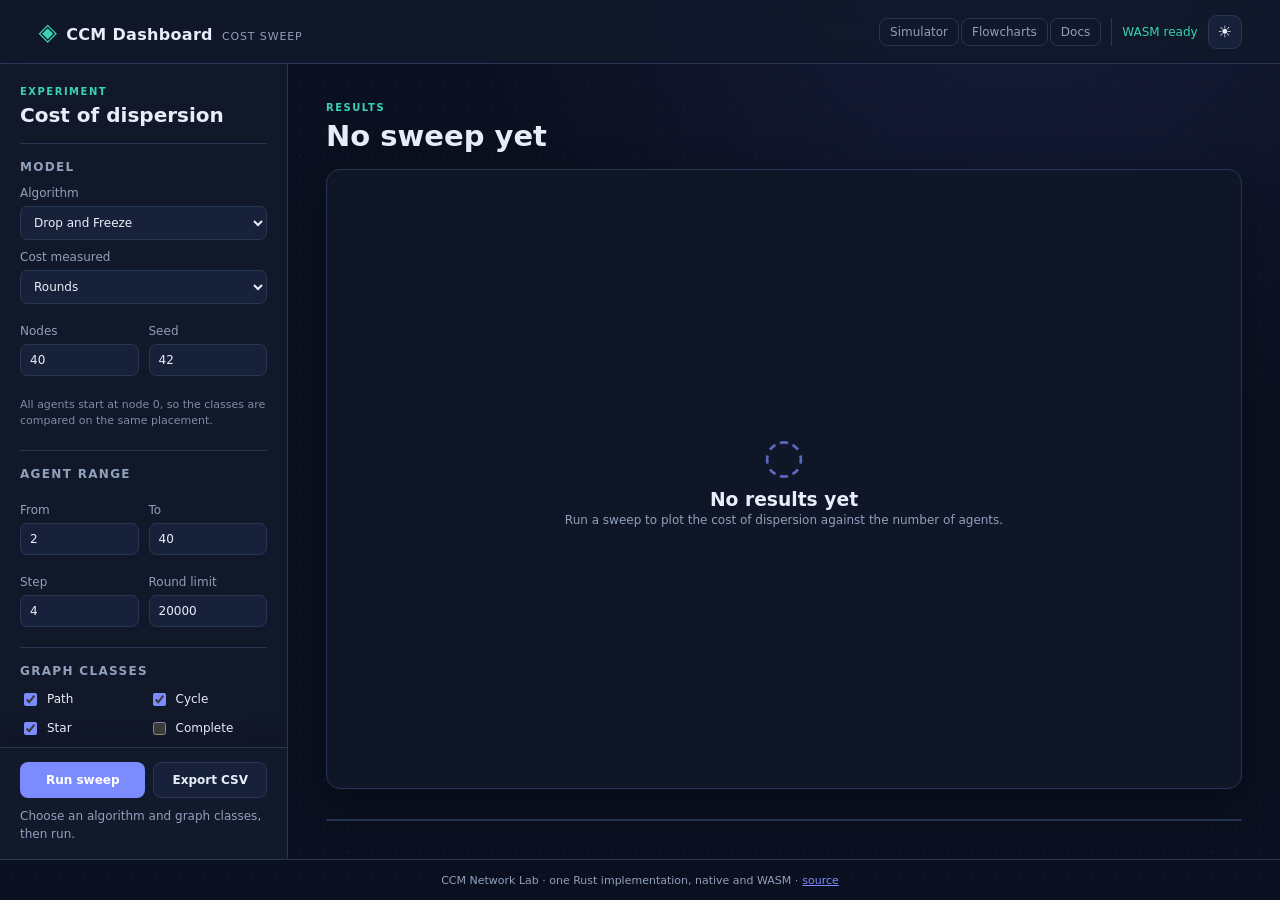
==== commit 9059b051: "Merge main and RootedDisp (#6) into flowcharts The charts now come from the merged ccm-algorithms cr" ====
--- a/dashboard.html
+++ b/dashboard.html
@@ -1,5 +1,5 @@
 <!doctype html>
-<html lang="en" data-theme="light">
+<html lang="en" data-theme="dark">
 <head>
   <meta charset="utf-8">
   <meta name="viewport" content="width=device-width, initial-scale=1">
@@ -7,23 +7,22 @@
   <title>CCM Dispersion Dashboard</title>
   <link rel="stylesheet" href="./app.css">
 </head>
-<body class="floating">
+<body>
   <header class="topbar">
     <div class="brand"><span class="brand-mark" aria-hidden="true">◈</span><span>CCM Dashboard</span><small>Cost sweep</small></div>
     <div class="top-actions"><nav class="top-nav" aria-label="Pages"><a class="text-link" href="./index.html">Simulator</a><a class="text-link" href="./docs.html">Flowcharts</a><a class="text-link" href="https://github.com/drdebmath/CCMModel/tree/main/docs" target="_blank" rel="noopener noreferrer">Docs</a></nav><span id="engineState" class="engine-state" role="status">Checking WASM…</span><button id="themeToggle" class="icon-button" type="button" aria-label="Switch theme">☀</button><button id="panelToggle" class="icon-button mobile-only" type="button" aria-label="Open controls">☰</button></div>
   </header>
 
   <div class="app-shell">
-    <aside id="controlPanel" class="controls" aria-label="Sweep controls" data-window="controls" data-handle=".panel-heading">
+    <aside id="controlPanel" class="controls" aria-label="Sweep controls">
       <div class="panel-heading"><div><p class="eyebrow">EXPERIMENT</p><h1>Cost of dispersion</h1></div><button id="closePanel" class="icon-button mobile-only" type="button" aria-label="Close controls">×</button></div>
 
       <div class="controls-body">
       <section class="control-section"><h2>Model</h2>
-        <label>Algorithm<select id="algorithm"><option value="drop">Drop and Freeze</option><option value="help">Help by Scouts</option><option value="p1tree">P1Tree</option><option value="rooted">RootedDisp</option><option value="general">GeneralDisp</option></select></label>
+        <label>Algorithm<select id="algorithm"><option value="drop">Drop and Freeze</option><option value="help">Help by Scouts</option><option value="p1tree">P1Tree</option><option value="rooted">RootedDisp</option></select></label>
         <label>Cost measured<select id="metric"><option value="rounds">Rounds</option><option value="moves">Agent moves</option><option value="probes">Port probes</option></select></label>
         <div class="two-col"><label>Nodes<input id="nodes" type="number" min="2" max="2000" value="40" inputmode="numeric"></label><label>Seed<input id="seed" type="number" min="0" max="4294967295" value="42" inputmode="numeric"></label></div>
-        <div class="two-col"><label>Start node<input id="startNode" type="number" min="0" max="1999" value="0" inputmode="numeric"></label></div>
-        <p id="algorithmNote" class="help-note">All agents start on the start node, so the classes are compared on the same placement.</p>
+        <p id="algorithmNote" class="help-note">All agents start at node 0, so the classes are compared on the same placement.</p>
       </section>
 
       <section class="control-section"><h2>Agent range</h2>
@@ -53,7 +52,7 @@
       </div>
     </aside>
 
-    <main class="workspace" data-content>
+    <main class="workspace">
       <div class="workspace-head">
         <div><p class="eyebrow">RESULTS</p><h2 id="runTitle">No sweep yet</h2></div>
       </div>
@@ -90,6 +89,5 @@
       message.className = 'message error';
     }
   </script>
-  <script src="./floating.js" defer></script>
 </body>
 </html>
--- a/app.css
+++ b/app.css
@@ -12,30 +12,21 @@
 /* ---------------------------------------------------------------- tokens - */
 
 :root {
-  font-family: system-ui, -apple-system, "Segoe UI", sans-serif;
+  font-family: Inter, ui-sans-serif, system-ui, -apple-system, BlinkMacSystemFont, "Segoe UI", sans-serif;
   color-scheme: dark;
 
-  --bg: #1a2a40;
-  --panel: #213450;
-  --panel-2: #2a3f5e;
-  --border: #34507a;
-  --edge: #5677a3;
-  --text: #eef4fb;
-  --muted: #a9bdd6;
-  --accent: #6aa8ff;
-  --accent-text: #0b1626;
+  --bg: #0b1020;
+  --panel: #11192b;
+  --panel-2: #17223a;
+  --border: #263653;
+  --text: #e8eef9;
+  --muted: #91a0bb;
+  --accent: #7c8cff;
   --accent-2: #39d3b4;
   --warn: #f6b44f;
   --danger: #ff7183;
-  --canvas: #213450;
-  --node-busy: #2f4e78;
-  --shadow: 0 10px 30px #0000004d;
-  --r0: #39d3b4;
-  --r1: #f6b44f;
-  --r2: #ff7183;
-  --r3: #ffa66b;
-  --r4: #c3aef5;
-  --r5: #9f7aea;
+  --canvas: #0e1628;
+  --shadow: 0 16px 45px #0005;
 
   /* Chrome heights are tokens so the drawer and any offset math stay in sync
    * with the real bars instead of repeating magic numbers. */
@@ -53,27 +44,14 @@
 
 html[data-theme="light"] {
   color-scheme: light;
-  --bg: #e7f1fc;
-  --panel: #ffffff;
-  --panel-2: #eef5fd;
-  --border: #cfe0f3;
-  --edge: #9db8d6;
-  --text: #0f2740;
-  --muted: #4f6884;
-  --accent: #1f6fd1;
-  --accent-text: #ffffff;
-  --accent-2: #14907a;
-  --warn: #d68910;
-  --danger: #d9475a;
-  --canvas: #ffffff;
-  --node-busy: #d6e8fb;
-  --shadow: 0 10px 30px #1f569629;
-  --r0: #14907a;
-  --r1: #d68910;
-  --r2: #d9475a;
-  --r3: #e5762e;
-  --r4: #8e6fd8;
-  --r5: #5b33a8;
+  --bg: #f4f7fb;
+  --panel: #fff;
+  --panel-2: #f0f4fa;
+  --border: #d8e0ec;
+  --text: #182237;
+  --muted: #60708a;
+  --canvas: #fbfcfe;
+  --shadow: 0 16px 45px #31415b1c;
 }
 
 /* ------------------------------------------------------------------ base - */
@@ -86,6 +64,10 @@
   margin: 0;
   background: var(--bg);
   color: var(--text);
+  background-image:
+    radial-gradient(circle at 80% -10%, #586bda24, transparent 40%),
+    radial-gradient(#ffffff08 1px, transparent 1px);
+  background-size: auto, 24px 24px;
 
   /* A definite height, not min-height: the shell below resolves `flex:1`
    * against it, and without it the grid row sizes to the tall controls column
@@ -302,7 +284,7 @@
 
 .panel-tab[aria-selected="true"] {
   background: var(--accent);
-  color: var(--accent-text);
+  color: #fff;
 }
 
 .tab-pane[hidden] {
@@ -430,7 +412,7 @@
 select:focus,
 button:focus-visible {
   border-color: var(--accent);
-  box-shadow: 0 0 0 3px color-mix(in srgb, var(--accent) 30%, transparent);
+  box-shadow: 0 0 0 3px #7c8cff30;
   outline: none;
 }
 
@@ -494,7 +476,7 @@
 
 .primary {
   background: var(--accent);
-  color: var(--accent-text);
+  color: #fff;
 }
 
 .primary:hover {
@@ -679,313 +661,774 @@
 }
 /* ---------------------------------------------------------- docs page --- */
 
-.docs-shell {
-  flex: 1 1 auto;
-  min-height: 0;
-  display: flex;
-  flex-direction: column;
-  gap: 12px;
-  padding: clamp(14px, 2.2vw, 26px);
-}
-
-.docs-bar {
-  display: flex;
-  flex-wrap: wrap;
-  align-items: center;
-  justify-content: space-between;
-  gap: 12px;
-}
-
-.chart-tabs {
-  display: flex;
-  flex-wrap: wrap;
-  gap: 8px;
-}
-
-.chart-tab {
-  border: 1px solid var(--border);
-  background: var(--panel-2);
-  color: var(--muted);
-  border-radius: 999px;
-  padding: 8px 16px;
-  font-size: 12px;
-  font-weight: 650;
-}
-
-.chart-tab:hover {
-  color: var(--text);
-  border-color: var(--accent);
-}
-
-.chart-tab.active {
-  background: var(--accent);
-  border-color: var(--accent);
-  color: var(--accent-text);
-}
-
-.zoom-controls {
-  display: flex;
-  align-items: center;
-  gap: 8px;
-}
-
-.zoom-level {
-  font-size: 11px;
-  color: var(--muted);
-  min-width: 44px;
-  text-align: center;
-  font-variant-numeric: tabular-nums;
-}
-
-.docs-hint {
-  margin: 0;
-  font-size: 11.5px;
-  color: var(--muted);
+/* Kind colours for the flowcharts: the shape icon, the bar and the tint of a
+   card all take --kind from its k-* class. */
+:root {
+  --k-entry: var(--accent);
+  --k-step: #8b98b3;
+  --k-decision: var(--warn);
+  --k-end: var(--accent-2);
+  --k-aside: #7f8aa3;
+  --lane: #ffffff06;
+  --lane-alt: #ffffff0c;
+  --edge: #50607e;
+  --yes: var(--accent-2);
+  --card: var(--panel-2);
+  --card-shadow: #0006;
+  --code-bg: #0c1424;
+  --tk-kw: #c4a5ff;
+  --tk-ty: #5eead4;
+  --tk-fn: #93b4ff;
+  --tk-str: #fbbf77;
+  --tk-num: #fdba74;
+  --tk-com: #6f7c96;
+  --tk-attr: #d8b4fe;
+}
+
+html[data-theme="light"] {
+  --k-step: #6b778f;
+  --k-decision: #b87a0d;
+  --k-end: #0f9e82;
+  --k-aside: #7a8499;
+  --lane: #18223708;
+  --lane-alt: #1822370f;
+  --edge: #a3adbf;
+  --yes: #0f9e82;
+  --card: #fff;
+  --card-shadow: #31415b26;
+  --code-bg: #f6f8fc;
+  --tk-kw: #7c3aed;
+  --tk-ty: #0f766e;
+  --tk-fn: #1d4ed8;
+  --tk-str: #b45309;
+  --tk-num: #c2410c;
+  --tk-com: #8792a8;
+  --tk-attr: #7c3aed;
 }
 
 .docs-main {
   flex: 1 1 auto;
   min-height: 0;
   display: grid;
-  grid-template-columns: minmax(0, 1fr) minmax(0, 0fr);
-  /* Bounds the row: without it the code pane's content sets the row height and
-     the chart, which is sized to the row, grows with it. */
-  grid-template-rows: minmax(0, 1fr);
-  gap: 0;
+  grid-template-columns: 264px minmax(0, 1fr) 0;
   transition: grid-template-columns .18s ease;
 }
 
-/* The code pane takes its share only once something is being read. */
-.docs-main:has(.code-pane.open) {
-  grid-template-columns: minmax(0, 1fr) minmax(0, 460px);
-  gap: 14px;
-}
-
-.charts {
+.docs-body.has-detail .docs-main {
+  grid-template-columns: 264px minmax(0, 1fr) min(440px, 34vw);
+}
+
+.docs-nav,
+.docs-content,
+.docs-detail {
+  min-height: 0;
+  overflow-y: auto;
+}
+
+/* --- left column: the simulator, the charts, the legend --- */
+.docs-nav {
+  border-right: 1px solid var(--border);
+  padding: 18px 14px;
+  background: color-mix(in srgb, var(--panel) 70%, transparent);
+}
+
+.sim-card {
+  display: flex;
+  align-items: center;
+  gap: 12px;
+  padding: 12px;
+  margin-bottom: 20px;
+  border-radius: 12px;
+  background: var(--accent);
+  color: #fff;
+  text-decoration: none;
+  box-shadow: var(--shadow);
+}
+
+.sim-card:hover {
+  filter: brightness(1.08);
+}
+
+.sim-card-icon {
+  flex: none;
+  width: 32px;
+  height: 32px;
+  border-radius: 9px;
+  display: grid;
+  place-items: center;
+  background: #fff3;
+  font-size: 12px;
+}
+
+.sim-card-title {
+  display: block;
+  font-weight: 700;
+}
+
+.sim-card-sub {
+  display: block;
+  font-size: 12px;
+  opacity: .85;
+  margin-top: 1px;
+}
+
+.nav-title {
+  margin: 6px 8px 8px;
+  font-size: 11px;
+  font-weight: 700;
+  letter-spacing: .08em;
+  text-transform: uppercase;
+  color: var(--muted);
+}
+
+.nav-title:not(:first-of-type) {
+  margin-top: 24px;
+}
+
+.nav-item {
+  display: flex;
+  gap: 10px;
+  padding: 9px 8px;
+  border-radius: 10px;
+  color: var(--text);
+  text-decoration: none;
+}
+
+.nav-item:hover {
+  background: var(--panel-2);
+}
+
+.nav-item[aria-current="page"] {
+  background: color-mix(in srgb, var(--accent) 16%, transparent);
+}
+
+.nav-num {
+  flex: none;
+  width: 22px;
+  height: 22px;
+  border-radius: 7px;
+  display: grid;
+  place-items: center;
+  font-size: 12px;
+  font-weight: 700;
+  background: var(--panel-2);
+  color: var(--muted);
+}
+
+.nav-item[aria-current="page"] .nav-num {
+  background: var(--accent);
+  color: #fff;
+}
+
+.nav-name {
+  display: block;
+  font-weight: 650;
+}
+
+.nav-short {
+  display: block;
+  font-size: 12px;
+  color: var(--muted);
+  margin-top: 1px;
+}
+
+.legend-list {
+  list-style: none;
+  margin: 0;
+  padding: 0 8px;
+  display: grid;
+  gap: 8px;
+  font-size: 12.5px;
+  color: var(--muted);
+}
+
+.legend-list li {
+  display: flex;
+  align-items: center;
+  gap: 10px;
+}
+
+.docs-body .tag {
+  width: 18px;
+  text-align: center;
+  font-family: ui-monospace, SFMono-Regular, Menlo, monospace;
+  font-size: 10px;
+  font-weight: 700;
+  color: var(--accent);
+}
+
+.nav-foot {
+  margin: 24px 8px 0;
+  font-size: 12px;
+  line-height: 1.5;
+  color: var(--muted);
+}
+
+/* --- middle column: one chart --- */
+.docs-content {
+  padding: 22px clamp(16px, 2.4vw, 32px) 40px;
+}
+
+.chart-head .eyebrow {
+  margin: 0;
+}
+
+.chart-head h1 {
+  margin: 4px 0 8px;
+  font-size: 22px;
+  letter-spacing: -.01em;
+}
+
+.blurb {
+  max-width: 82ch;
+  margin-bottom: 14px;
+  font-size: 13.5px;
+  line-height: 1.6;
+  color: var(--muted);
+}
+
+.blurb p,
+.blurb ul {
+  margin: 0 0 8px;
+}
+
+.blurb code,
+.notes code,
+.detail-desc code,
+.eyebrow code {
+  font-family: ui-monospace, SFMono-Regular, Menlo, monospace;
+  font-size: .92em;
+  color: var(--text);
+}
+
+.stage-wrap {
   position: relative;
-  min-width: 0;
-  min-height: min(620px, 68vh);
+  height: calc(100vh - 250px);
+  height: calc(100dvh - 250px);
+  min-height: 440px;
   border: 1px solid var(--border);
-  border-radius: 14px;
+  border-radius: 16px;
   background: var(--canvas);
   box-shadow: var(--shadow);
   overflow: hidden;
-  cursor: grab;
-}
-
-.charts:active {
-  cursor: grabbing;
-}
-
-.chart-panel {
-  position: absolute;
-  inset: 0;
-  display: flex;
-  flex-direction: column;
-}
-
-.chart-blurb {
-  margin: 0;
-  padding: 14px 18px;
-  font-size: 11.5px;
-  line-height: 1.55;
-  color: var(--muted);
-  border-bottom: 1px solid var(--border);
-  background: color-mix(in srgb, var(--panel) 70%, transparent);
-  position: relative;
-  z-index: 1;
-}
-
-.chart-frame {
-  flex: 1 1 auto;
-  min-height: 0;
-  overflow: hidden;
-}
-
-/* The stage fills the frame and the SVG's viewBox does the fitting, so a scale
-   of 1 already shows the whole chart as large as it will go. Zoom is then
-   purely the reader's, not a correction for a badly sized diagram. */
-.chart-stage {
+}
+
+.stage {
   width: 100%;
   height: 100%;
-  transform-origin: center center;
-  will-change: transform;
-}
-
-.chart {
+  cursor: grab;
+  touch-action: none;
+}
+
+.stage.panning {
+  cursor: grabbing;
+}
+
+.stage .chart {
+  display: block;
   width: 100%;
   height: 100%;
-  display: block;
-}
-
-/* --- diagram marks. Written against the theme tokens so the charts follow
-   the light/dark toggle instead of baking one theme in. --- */
+}
+
+.stage-tools {
+  position: absolute;
+  left: 10px;
+  right: 10px;
+  bottom: 10px;
+  display: flex;
+  align-items: center;
+  gap: 6px;
+  pointer-events: none;
+}
+
+.stage-tools > * {
+  pointer-events: auto;
+}
+
+.stage-tools .primary {
+  border: 0;
+  border-radius: 8px;
+  padding: 8px 12px;
+  font-size: 12px;
+  font-weight: 700;
+}
+
+.stage-hint {
+  margin: 0 auto;
+  max-width: 55%;
+  padding: 5px 12px;
+  border: 1px solid var(--border);
+  border-radius: 999px;
+  background: color-mix(in srgb, var(--panel) 85%, transparent);
+  color: var(--muted);
+  font-size: 11.5px;
+  white-space: nowrap;
+  overflow: hidden;
+  text-overflow: ellipsis;
+  pointer-events: none !important;
+}
+
+.stage-tools .secondary {
+  padding: 8px 12px;
+}
+
+.zoom-level {
+  min-width: 48px;
+  padding: 7px 4px;
+  border: 1px solid var(--border);
+  border-radius: 8px;
+  background: var(--panel-2);
+  color: var(--muted);
+  font-size: 12px;
+  text-align: center;
+  font-variant-numeric: tabular-nums;
+}
+
+.notes {
+  margin-top: 16px;
+  border: 1px solid var(--border);
+  border-radius: 12px;
+  background: var(--panel);
+}
+
+.notes summary {
+  cursor: pointer;
+  padding: 10px 14px;
+  font-weight: 650;
+}
+
+.notes ul {
+  margin: 0;
+  padding: 0 18px 12px 32px;
+  color: var(--muted);
+  line-height: 1.6;
+  font-size: 13px;
+}
+
+.notes li + li {
+  margin-top: 4px;
+}
+
+/* --- diagram marks, written against the theme tokens --- */
+.chart text {
+  font-family: Inter, ui-sans-serif, system-ui, sans-serif;
+  fill: var(--text);
+}
+
+.chart .lane {
+  fill: var(--lane);
+}
+
+.chart .lane.alt {
+  fill: var(--lane-alt);
+}
+
+.chart .lane-label {
+  font-size: 10.5px;
+  font-weight: 700;
+  letter-spacing: .1em;
+  fill: var(--muted);
+}
 
 .chart .edge {
   fill: none;
+  stroke: var(--edge);
+  stroke-width: 1.6;
+  transition: stroke .12s, opacity .12s;
+}
+
+.chart .edge.e-yes {
+  stroke: var(--yes);
+}
+
+.chart .edge.e-no {
+  stroke-dasharray: 5 4;
+}
+
+.chart .edge.e-aside {
+  stroke-dasharray: 2 4;
+  stroke-width: 1.3;
+}
+
+.chart .ah {
+  fill: var(--edge);
+}
+
+.chart .ah-yes {
+  fill: var(--yes);
+}
+
+.chart .ah-hot {
+  fill: var(--accent);
+}
+
+.chart .chip rect {
+  fill: var(--panel);
   stroke: var(--border);
-  stroke-width: 1.6;
-}
-
-.chart .edge.aside {
-  stroke-dasharray: 4 4;
-  opacity: .75;
-}
-
-.chart marker path {
-  fill: var(--border);
-}
-
-.chart .edge-label {
+}
+
+.chart .chip text {
+  font-size: 11px;
+  font-weight: 650;
   fill: var(--muted);
-  font-size: 11px;
-  font-family: Inter, ui-sans-serif, system-ui, sans-serif;
   text-anchor: middle;
-  dominant-baseline: middle;
-  paint-order: stroke;
-  stroke: var(--canvas);
-  stroke-width: 4px;
-  stroke-linejoin: round;
-}
-
-.chart .node text {
-  fill: var(--text);
-  font-size: 12.5px;
+}
+
+.chart .chip.c-yes rect {
+  stroke: var(--yes);
+}
+
+.chart .chip.c-yes text {
+  fill: var(--yes);
+}
+
+.chart .node {
+  cursor: pointer;
+  outline: none;
+  transition: opacity .12s;
+}
+
+.chart .card {
+  fill: var(--card);
+  stroke: var(--border);
+  stroke-width: 1;
+  filter: drop-shadow(0 1px 1.5px var(--card-shadow)) drop-shadow(0 4px 10px var(--card-shadow));
+}
+
+.chart .bar {
+  fill: var(--kind);
+}
+
+.chart .title {
+  font-size: 13px;
+  font-weight: 650;
+}
+
+.chart .sub {
   font-family: ui-monospace, SFMono-Regular, Menlo, monospace;
+  font-size: 11.2px;
+  fill: var(--muted);
+}
+
+.ic {
+  fill: color-mix(in srgb, var(--kind) 18%, transparent);
+  stroke: var(--kind);
+  stroke-width: 1.3;
+}
+
+.chart .code-tag rect {
+  fill: color-mix(in srgb, var(--accent) 16%, transparent);
+}
+
+.chart .code-tag text {
+  font-family: ui-monospace, SFMono-Regular, Menlo, monospace;
+  font-size: 9.5px;
+  font-weight: 700;
+  fill: var(--accent);
   text-anchor: middle;
-  dominant-baseline: middle;
-  pointer-events: none;
-}
-
-.chart .node rect,
-.chart .node polygon {
-  fill: var(--panel-2);
-  stroke: var(--border);
-  stroke-width: 1.4;
-}
-
-.chart .entry rect {
-  fill: color-mix(in srgb, var(--accent) 22%, var(--panel-2));
+}
+
+.k-entry { --kind: var(--k-entry); }
+.k-step { --kind: var(--k-step); }
+.k-decision { --kind: var(--k-decision); }
+.k-end { --kind: var(--k-end); }
+.k-aside { --kind: var(--k-aside); }
+
+.chart .k-entry .card { fill: color-mix(in srgb, var(--k-entry) 9%, var(--card)); }
+.chart .k-decision .card { fill: color-mix(in srgb, var(--k-decision) 8%, var(--card)); }
+.chart .k-end .card { fill: color-mix(in srgb, var(--k-end) 9%, var(--card)); }
+.chart .k-aside .card { fill: transparent; stroke-dasharray: 5 4; filter: none; }
+
+.chart .node:hover .card,
+.chart .node:focus-visible .card {
+  stroke: var(--kind);
+  stroke-width: 1.8;
+}
+
+.chart .node.selected .card {
   stroke: var(--accent);
-}
-
-.chart .terminal rect {
-  fill: color-mix(in srgb, var(--accent-2) 18%, var(--panel-2));
-  stroke: var(--accent-2);
-}
-
-.chart .aside rect {
-  fill: transparent;
-  stroke-dasharray: 5 4;
-}
-
-.chart .aside text {
-  fill: var(--muted);
-  font-size: 11.5px;
-}
-
-/* A box that carries code invites a click. */
-.chart .has-code {
-  cursor: pointer;
-}
-
-.chart .has-code:hover rect,
-.chart .has-code:hover polygon,
-.chart .has-code:focus-visible rect,
-.chart .has-code:focus-visible polygon {
+  stroke-width: 2.6;
+}
+
+/* Hovering or selecting a box brings it and its connections forward. */
+.stage.focusing .node:not(.hot),
+.stage.focusing .edge:not(.hot),
+.stage.focusing .chip:not(.hot) {
+  opacity: .28;
+}
+
+.chart .edge.hot {
   stroke: var(--accent);
   stroke-width: 2.2;
 }
 
-.chart .has-code:focus-visible {
-  outline: none;
-}
-
-.chart .selected rect,
-.chart .selected polygon {
-  stroke: var(--accent);
-  stroke-width: 2.6;
-  fill: color-mix(in srgb, var(--accent) 16%, var(--panel-2));
-}
-
-/* --- the code pane --- */
-
-.code-pane {
-  min-width: 0;
-  min-height: 0;
-  overflow: hidden;
-  display: none;
-  flex-direction: column;
+/* --- right column: the box being read --- */
+.docs-detail {
+  border-left: 1px solid var(--border);
+  background: var(--panel);
+  padding: 18px 18px 30px;
+}
+
+.docs-body:not(.has-detail) .docs-detail {
+  visibility: hidden;
+  padding: 0;
+  border: 0;
+}
+
+.detail-empty {
+  margin-top: 40px;
+  padding: 0 20px;
+  text-align: center;
+  color: var(--muted);
+  line-height: 1.55;
+}
+
+.detail-empty-title {
+  color: var(--text);
+  font-size: 15px;
+  font-weight: 700;
+}
+
+.detail-head {
+  display: flex;
+  align-items: center;
+  gap: 8px;
+}
+
+.docs-body .spacer {
+  flex: 1;
+}
+
+.kind-chip {
+  display: inline-flex;
+  align-items: center;
+  gap: 6px;
+  padding: 3px 10px 3px 8px;
+  border-radius: 999px;
+  color: var(--kind);
+  background: color-mix(in srgb, var(--kind) 15%, transparent);
+  font-size: 11.5px;
+  font-weight: 700;
+}
+
+.kind-chip::before {
+  content: "";
+  width: 7px;
+  height: 7px;
+  border-radius: 50%;
+  background: var(--kind);
+}
+
+.tour-ctl {
+  display: inline-flex;
+  align-items: center;
+  gap: 2px;
+  padding: 2px;
   border: 1px solid var(--border);
-  border-radius: 14px;
-  background: var(--panel);
-  box-shadow: var(--shadow);
-}
-
-.code-pane.open {
-  display: flex;
+  border-radius: 9px;
+}
+
+.tour-ctl .num {
+  min-width: 46px;
+  text-align: center;
+  color: var(--muted);
+  font-size: 12px;
+  font-variant-numeric: tabular-nums;
+}
+
+.tour-btn {
+  width: 28px;
+  height: 28px;
+  border: 0;
+  border-radius: 7px;
+  background: transparent;
+  color: var(--text);
+  font-size: 18px;
+  line-height: 1;
+}
+
+.tour-btn:hover:not(:disabled) {
+  background: var(--panel-2);
+}
+
+.docs-detail h2 {
+  margin: 16px 0 2px;
+  font-size: 18px;
+  letter-spacing: -.01em;
+}
+
+.detail-sub {
+  margin: 0;
+  font-family: ui-monospace, SFMono-Regular, Menlo, monospace;
+  font-size: 12px;
+  color: var(--muted);
+}
+
+.detail-desc {
+  font-size: 13.5px;
+  line-height: 1.6;
+}
+
+.detail-links {
+  display: flex;
+  flex-wrap: wrap;
+  align-items: center;
+  gap: 6px;
+  margin: 4px 0 16px;
+}
+
+.detail-links .dir {
+  margin-right: 2px;
+  color: var(--muted);
+  font-size: 11.5px;
+}
+
+.detail-links button {
+  padding: 5px 10px;
+  border: 1px solid var(--border);
+  border-radius: 8px;
+  background: var(--panel-2);
+  color: var(--text);
+  font-size: 12px;
+}
+
+.detail-links button:hover {
+  border-color: var(--accent);
 }
 
 .code-head {
   display: flex;
-  align-items: flex-start;
-  justify-content: space-between;
-  gap: 12px;
-  padding: 14px 16px 6px;
-}
-
-.code-head h2 {
-  margin: 0;
-  font-size: 15px;
-  font-family: ui-monospace, SFMono-Regular, Menlo, monospace;
-}
-
-.code-source {
-  margin: 0;
-  padding: 0 16px 10px;
-  font-size: 10.5px;
-  color: var(--muted);
-  font-family: ui-monospace, SFMono-Regular, Menlo, monospace;
-  border-bottom: 1px solid var(--border);
-}
-
-.code-body {
-  flex: 1 1 auto;
-  min-height: 0;
-  margin: 0;
-  padding: 14px 16px;
-  overflow: auto;
+  align-items: center;
+  gap: 6px;
+  padding: 8px 10px;
+  border: 1px solid var(--border);
+  border-bottom: 0;
+  border-radius: 10px 10px 0 0;
+  background: var(--panel-2);
   font-family: ui-monospace, SFMono-Regular, Menlo, monospace;
   font-size: 11.5px;
-  line-height: 1.55;
-  color: var(--text);
-  tab-size: 4;
+  color: var(--muted);
+}
+
+.code-head .secondary {
+  padding: 5px 10px;
+  font-family: Inter, ui-sans-serif, system-ui, sans-serif;
+  text-decoration: none;
+}
+
+#d_file {
+  min-width: 0;
+  overflow: hidden;
+  text-overflow: ellipsis;
+  white-space: nowrap;
+  direction: rtl;
+  text-align: left;
+}
+
+.code {
+  margin: 0;
+  padding: 10px 0;
+  max-height: 58vh;
+  overflow: auto;
+  border: 1px solid var(--border);
+  border-radius: 0 0 10px 10px;
+  background: var(--code-bg);
+  font: 12px/1.6 ui-monospace, SFMono-Regular, Menlo, monospace;
+}
+
+.code code {
+  display: block;
+  min-width: max-content;
+  counter-reset: ln var(--start, 0);
+  /* The line breaks between lines are there for copying; each line is its
+     own block, so they must not render. */
+  white-space: normal;
+}
+
+.code .line {
+  display: block;
+  padding-right: 14px;
   white-space: pre;
 }
 
+.code .line::before {
+  counter-increment: ln;
+  content: counter(ln);
+  display: inline-block;
+  width: 42px;
+  margin-right: 14px;
+  padding-right: 10px;
+  border-right: 1px solid var(--border);
+  color: var(--muted);
+  text-align: right;
+  user-select: none;
+}
+
+.code .kw { color: var(--tk-kw); }
+.code .ty { color: var(--tk-ty); }
+.code .fn { color: var(--tk-fn); }
+.code .str { color: var(--tk-str); }
+.code .num { color: var(--tk-num); }
+.code .com { color: var(--tk-com); font-style: italic; }
+.code .attr { color: var(--tk-attr); }
+
+@media (max-width: 1180px) {
+  .docs-main {
+    grid-template-columns: 228px minmax(0, 1fr) 0;
+  }
+
+  .docs-body.has-detail .docs-main {
+    grid-template-columns: 228px minmax(0, 1fr) 360px;
+  }
+}
+
 @media (max-width: 900px) {
-  /* One column, so the two panes stack and the page scrolls instead of each
-     pane scrolling inside a fixed shell. */
-  body:has(.docs-shell) {
+  /* One column: the page scrolls instead of each column scrolling itself. */
+  body.docs-body {
     height: auto;
     min-height: 100vh;
-    min-height: 100dvh;
     overflow: visible;
   }
 
   .docs-main,
-  .docs-main:has(.code-pane.open) {
-    grid-template-columns: minmax(0, 1fr);
-    grid-template-rows: auto auto;
-    gap: 14px;
-  }
-
-  .charts {
-    min-height: min(460px, 56vh);
-  }
-
-  .code-pane {
-    max-height: 70vh;
+  .docs-body.has-detail .docs-main {
+    display: block;
+  }
+
+  .docs-nav {
+    display: flex;
+    flex-wrap: wrap;
+    gap: 4px;
+    border-right: 0;
+    border-bottom: 1px solid var(--border);
+    padding: 10px;
+  }
+
+  .docs-nav .nav-title,
+  .legend-list,
+  .nav-foot,
+  .nav-short,
+  .sim-card-sub {
+    display: none;
+  }
+
+  .sim-card {
+    width: 100%;
+    margin-bottom: 6px;
+    padding: 8px 12px;
+  }
+
+  .docs-detail {
+    border-left: 0;
+    border-top: 1px solid var(--border);
+  }
+
+  .docs-body:not(.has-detail) .docs-detail {
+    display: none;
+  }
+
+  .stage-wrap {
+    height: 70vh;
   }
 }
 
@@ -1632,7 +2075,7 @@
   .lab .playback #play {
     width: 64px;
     background: var(--accent);
-    color: var(--accent-text);
+    color: #fff;
     font-size: 14px;
   }
 
@@ -1945,319 +2388,3 @@
     backdrop-filter: none;
   }
 }
-
-.legend-group {
-  display: contents;
-}
-
-/* ----------------------------------------------------- floating pages - */
-
-.reset-layout {
-  display: none;
-  border: 0;
-  background: none;
-  color: var(--muted);
-  padding: 4px 6px;
-}
-
-.reset-layout:hover {
-  color: var(--accent);
-}
-
-@media (min-width: 901px) {
-  body.floating footer {
-    display: none;
-  }
-
-  body.floating .reset-layout {
-    display: inline-block;
-  }
-
-  body.floating .topbar {
-    position: fixed;
-    top: 10px;
-    left: 50%;
-    transform: translateX(-50%);
-    width: auto;
-    max-width: calc(100vw - 32px);
-    height: auto;
-    padding: 6px 8px 6px 16px;
-    gap: 16px;
-    border: 1px solid var(--border);
-    border-radius: 999px;
-    background: color-mix(in srgb, var(--panel) 88%, transparent);
-    box-shadow: var(--shadow);
-    z-index: 20;
-  }
-
-  body.floating .brand small {
-    display: none;
-  }
-
-  body.floating [data-window] {
-    position: fixed;
-    z-index: 10;
-    border: 1px solid var(--border);
-    border-radius: 12px;
-    background: color-mix(in srgb, var(--panel) 94%, transparent);
-    backdrop-filter: blur(10px);
-    box-shadow: var(--shadow);
-  }
-
-  body.floating .win-handle {
-    position: relative;
-    cursor: move;
-    user-select: none;
-  }
-
-  body.floating [data-window].collapsed > :not(.win-handle) {
-    display: none !important;
-  }
-
-  .win-collapse {
-    position: absolute;
-    top: 8px;
-    right: 8px;
-    border: 0;
-    background: none;
-    color: var(--muted);
-    font-size: 16px;
-    line-height: 1;
-    padding: 2px 6px;
-  }
-
-  body.floating .app-shell {
-    display: block;
-  }
-
-  body.floating .controls {
-    left: 16px;
-    top: 10px;
-    bottom: 16px;
-    width: 300px;
-    overflow: hidden;
-  }
-
-  body.floating .controls.collapsed {
-    bottom: auto;
-  }
-
-  body.floating .controls.collapsed .panel-heading {
-    padding-bottom: 14px;
-  }
-
-  body.floating .workspace {
-    position: fixed;
-    top: 64px;
-    right: 16px;
-    bottom: 16px;
-    left: var(--content-left, 332px);
-    padding: 16px 20px;
-    border: 1px solid var(--border);
-    border-radius: 12px;
-    background: color-mix(in srgb, var(--panel) 94%, transparent);
-    box-shadow: var(--shadow);
-  }
-
-  body.floating .docs-shell,
-  body.floating .docs-main {
-    position: fixed;
-    inset: 0;
-    display: block;
-    padding: 0;
-  }
-
-  body.floating .charts {
-    position: absolute;
-    inset: 0;
-    min-height: 0;
-    border: 0;
-    border-radius: 0;
-    box-shadow: none;
-    background: var(--bg);
-  }
-
-  body.floating .docs-bar {
-    left: 16px;
-    top: 64px;
-    max-width: min(780px, calc(100vw - 32px));
-    padding: 8px 10px;
-  }
-
-  body.floating .docs-hint {
-    position: fixed;
-    left: 16px;
-    bottom: 16px;
-    z-index: 10;
-    padding: 6px 12px;
-    border: 1px solid var(--border);
-    border-radius: 999px;
-    background: color-mix(in srgb, var(--panel) 90%, transparent);
-  }
-
-  body.floating .code-pane {
-    top: 10px;
-    right: 16px;
-    bottom: 16px;
-    width: min(460px, 40vw);
-  }
-}
-
-@media (min-width: 901px) and (max-width: 1180px) {
-  body.floating .controls,
-  body.floating .code-pane {
-    top: 64px;
-  }
-}
-
-/* Workbench look for the floating pages: compact controls, window-style
- * headings, flat run bar. */
-body.floating {
-  font-size: 13px;
-}
-
-body.floating .panel-heading {
-  padding: 8px 40px 8px 12px;
-  border-bottom: 1px solid var(--border);
-}
-
-body.floating .panel-heading .eyebrow,
-body.floating .workspace-head .eyebrow {
-  display: none;
-}
-
-body.floating .panel-heading h1 {
-  font-size: 11px;
-  font-weight: 600;
-  letter-spacing: .05em;
-  text-transform: uppercase;
-  color: var(--muted);
-}
-
-body.floating .controls-body {
-  padding: 0 12px 8px;
-}
-
-body.floating .control-section {
-  border-top: 0;
-  padding: 10px 0 2px;
-}
-
-body.floating .control-section h2 {
-  font-size: 11px;
-  font-weight: 600;
-  letter-spacing: .05em;
-  margin: 0 0 6px;
-}
-
-body.floating .control-section label {
-  gap: 3px;
-  margin: 6px 0;
-}
-
-body.floating .two-col,
-body.floating .checks {
-  gap: 8px;
-}
-
-body.floating input[type=number],
-body.floating select {
-  padding: 5px 7px;
-  border-radius: 6px;
-}
-
-body.floating .primary,
-body.floating .secondary {
-  border-radius: 6px;
-  font-weight: 600;
-}
-
-body.floating .primary {
-  padding: 7px 24px;
-}
-
-body.floating .secondary {
-  padding: 5px 12px;
-  font-weight: 500;
-}
-
-body.floating .run-bar {
-  padding: 10px 12px;
-  background: transparent;
-  box-shadow: none;
-}
-
-body.floating .message {
-  min-height: 0;
-  margin-top: 6px;
-}
-
-body.floating .workspace-head h2 {
-  font-size: 14px;
-  font-weight: 600;
-}
-
-body.floating .results-scroll {
-  border-radius: 8px;
-}
-
-body.floating .results-table table {
-  font-size: 12px;
-}
-
-body.floating .chart-tab {
-  padding: 4px 12px;
-  font-weight: 600;
-}
-
-body.floating .code-head {
-  padding: 8px 12px 4px;
-  cursor: move;
-}
-
-/* Floating windows scroll without a visible scrollbar. */
-body.floating .controls-body,
-body.floating .workspace,
-body.floating .results-scroll,
-body.floating .code-body {
-  scrollbar-width: none;
-}
-
-body.floating .controls-body::-webkit-scrollbar,
-body.floating .workspace::-webkit-scrollbar,
-body.floating .results-scroll::-webkit-scrollbar,
-body.floating .code-body::-webkit-scrollbar {
-  display: none;
-}
-
-/* Flowcharts on a wide screen: the algorithm's description floats under the
- * tabs, and the diagram is fitted into the space below it. */
-@media (min-width: 901px) {
-  body.floating .chart-blurb {
-    position: fixed;
-    left: 16px;
-    top: 124px;
-    width: min(780px, calc(100vw - 32px));
-    padding: 8px 12px;
-    border: 1px solid var(--border);
-    border-radius: 12px;
-    background: color-mix(in srgb, var(--panel) 92%, transparent);
-    box-shadow: var(--shadow);
-    z-index: 9;
-  }
-
-  body.floating .chart-panel {
-    top: 220px;
-    right: 16px;
-    bottom: 56px;
-    left: 16px;
-  }
-
-  body.floating .docs-main:has(.code-pane.open) .chart-panel {
-    right: calc(min(460px, 40vw) + 32px);
-  }
-
-  body.floating .docs-main:has(.code-pane.open) .chart-blurb {
-    width: min(780px, calc(100vw - min(460px, 40vw) - 64px));
-  }
-}
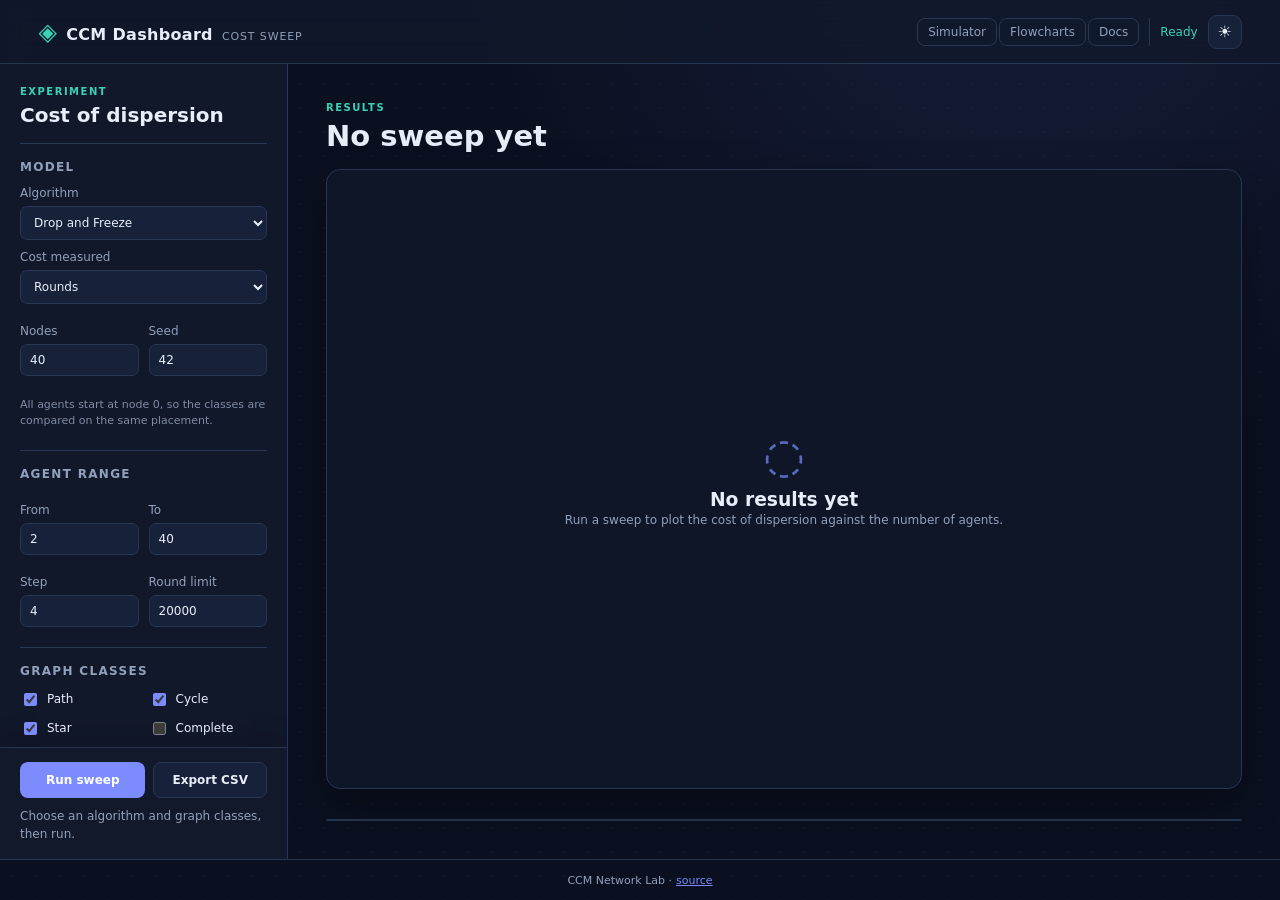
==== commit e07ad35a: "Merge pull request #9 from Mr-Wide/feature/rooted-async A2: RootedAsync (arXiv:2507.01298), asynchro" ====
--- a/dashboard.html
+++ b/dashboard.html
@@ -3,14 +3,14 @@
 <head>
   <meta charset="utf-8">
   <meta name="viewport" content="width=device-width, initial-scale=1">
-  <meta name="description" content="Dispersion cost across agent counts and graph classes, computed client-side in Rust/WASM">
+  <meta name="description" content="Dispersion cost across agent counts and graph classes, ">
   <title>CCM Dispersion Dashboard</title>
   <link rel="stylesheet" href="./app.css">
 </head>
 <body>
   <header class="topbar">
     <div class="brand"><span class="brand-mark" aria-hidden="true">◈</span><span>CCM Dashboard</span><small>Cost sweep</small></div>
-    <div class="top-actions"><nav class="top-nav" aria-label="Pages"><a class="text-link" href="./index.html">Simulator</a><a class="text-link" href="./docs.html">Flowcharts</a><a class="text-link" href="https://github.com/drdebmath/CCMModel/tree/main/docs" target="_blank" rel="noopener noreferrer">Docs</a></nav><span id="engineState" class="engine-state" role="status">Checking WASM…</span><button id="themeToggle" class="icon-button" type="button" aria-label="Switch theme">☀</button><button id="panelToggle" class="icon-button mobile-only" type="button" aria-label="Open controls">☰</button></div>
+    <div class="top-actions"><nav class="top-nav" aria-label="Pages"><a class="text-link" href="./index.html">Simulator</a><a class="text-link" href="./docs.html">Flowcharts</a><a class="text-link" href="https://github.com/drdebmath/CCMModel/tree/main/docs" target="_blank" rel="noopener noreferrer">Docs</a></nav><span id="engineState" class="engine-state" role="status">Loading…</span><button id="themeToggle" class="icon-button" type="button" aria-label="Switch theme">☀</button><button id="panelToggle" class="icon-button mobile-only" type="button" aria-label="Open controls">☰</button></div>
   </header>
 
   <div class="app-shell">
@@ -19,7 +19,8 @@
 
       <div class="controls-body">
       <section class="control-section"><h2>Model</h2>
-        <label>Algorithm<select id="algorithm"><option value="drop">Drop and Freeze</option><option value="help">Help by Scouts</option><option value="p1tree">P1Tree</option><option value="rooted">RootedDisp</option></select></label>
+        <label>Algorithm<select id="algorithm"><option value="drop">Drop and Freeze</option><option value="help">Help by Scouts</option><option value="p1tree">P1Tree</option><option value="rooted">RootedDisp</option><option value="rooted_async">RootedAsync</option></select></label>
+        <label id="scheduleWrap" class="hidden">Schedule<select id="schedule"><option value="sync">Synchronous (rounds)</option><option value="async">Asynchronous (epochs)</option></select></label>
         <label>Cost measured<select id="metric"><option value="rounds">Rounds</option><option value="moves">Agent moves</option><option value="probes">Port probes</option></select></label>
         <div class="two-col"><label>Nodes<input id="nodes" type="number" min="2" max="2000" value="40" inputmode="numeric"></label><label>Seed<input id="seed" type="number" min="0" max="4294967295" value="42" inputmode="numeric"></label></div>
         <p id="algorithmNote" class="help-note">All agents start at node 0, so the classes are compared on the same placement.</p>
@@ -43,7 +44,7 @@
         <div class="two-col"><label>Grid columns<input id="gridColumns" type="number" min="1" max="1000" value="6"></label><label>Tree branching<input id="treeBranching" type="number" min="2" max="16" value="2"></label></div>
       </section>
 
-      <p class="help-note">Every point is one simulation with tracing off, run locally in a Web Worker. A wide range over many classes is a lot of simulations. <a href="https://github.com/drdebmath/CCMModel/blob/main/docs/complexity-metrics.md" target="_blank" rel="noopener noreferrer">What these counters mean</a>.</p>
+      <p class="help-note">Every point is one simulation, so a wide range over many classes can take a while. <a href="https://github.com/drdebmath/CCMModel/blob/main/docs/complexity-metrics.md" target="_blank" rel="noopener noreferrer">What these counters mean</a>.</p>
       </div>
 
       <div class="run-bar">
@@ -70,7 +71,7 @@
     </main>
   </div>
   <div id="panelScrim" class="panel-scrim" aria-hidden="true"></div>
-  <footer>CCM Network Lab · one Rust implementation, native and WASM · <a href="https://github.com/drdebmath/CCMModel">source</a></footer>
+  <footer>CCM Network Lab · <a href="https://github.com/drdebmath/CCMModel">source</a></footer>
   <script type="module">
     const engine = document.getElementById('engineState');
     const message = document.getElementById('message');
@@ -81,11 +82,10 @@
       if (!buildId) throw new Error('manifest has no build id');
       await import(`./dashboard.js?v=${encodeURIComponent(buildId)}`);
     } catch (error) {
-      engine.textContent = 'WASM unavailable';
+      engine.textContent = 'Unavailable';
       engine.className = 'engine-state error';
       message.textContent =
-        `Could not start the engine (${error.message}). Build the browser package with ` +
-        `./scripts/build-wasm.sh, then serve over HTTP with: cargo run -p ccm-serve`;
+        `The simulator could not start (${error.message}). Try reloading the page.`;
       message.className = 'message error';
     }
   </script>
--- a/app.css
+++ b/app.css
@@ -1804,6 +1804,48 @@
   background: var(--danger);
 }
 
+.dot.home {
+  background: transparent;
+  border: 1.5px dashed var(--warn);
+}
+
+.dot.probing {
+  background: transparent;
+  border: 2px solid #7c8cff;
+}
+
+.probe-info {
+  flex: 1 1 100%;
+  color: var(--muted);
+  font-size: 12px;
+  min-height: 1em;
+}
+
+.compare {
+  display: grid;
+  gap: 6px;
+}
+
+.compare .hint,
+#placementNote {
+  margin: 0;
+  color: var(--muted);
+  font-size: 11px;
+}
+
+.compare-table {
+  width: 100%;
+  border-collapse: collapse;
+  font-size: 11px;
+}
+
+.compare-table th,
+.compare-table td {
+  padding: 3px 4px;
+  text-align: left;
+  border-bottom: 1px solid rgba(127, 127, 127, .25);
+}
+
 .legend-tip {
   font-style: italic;
   opacity: .85;
